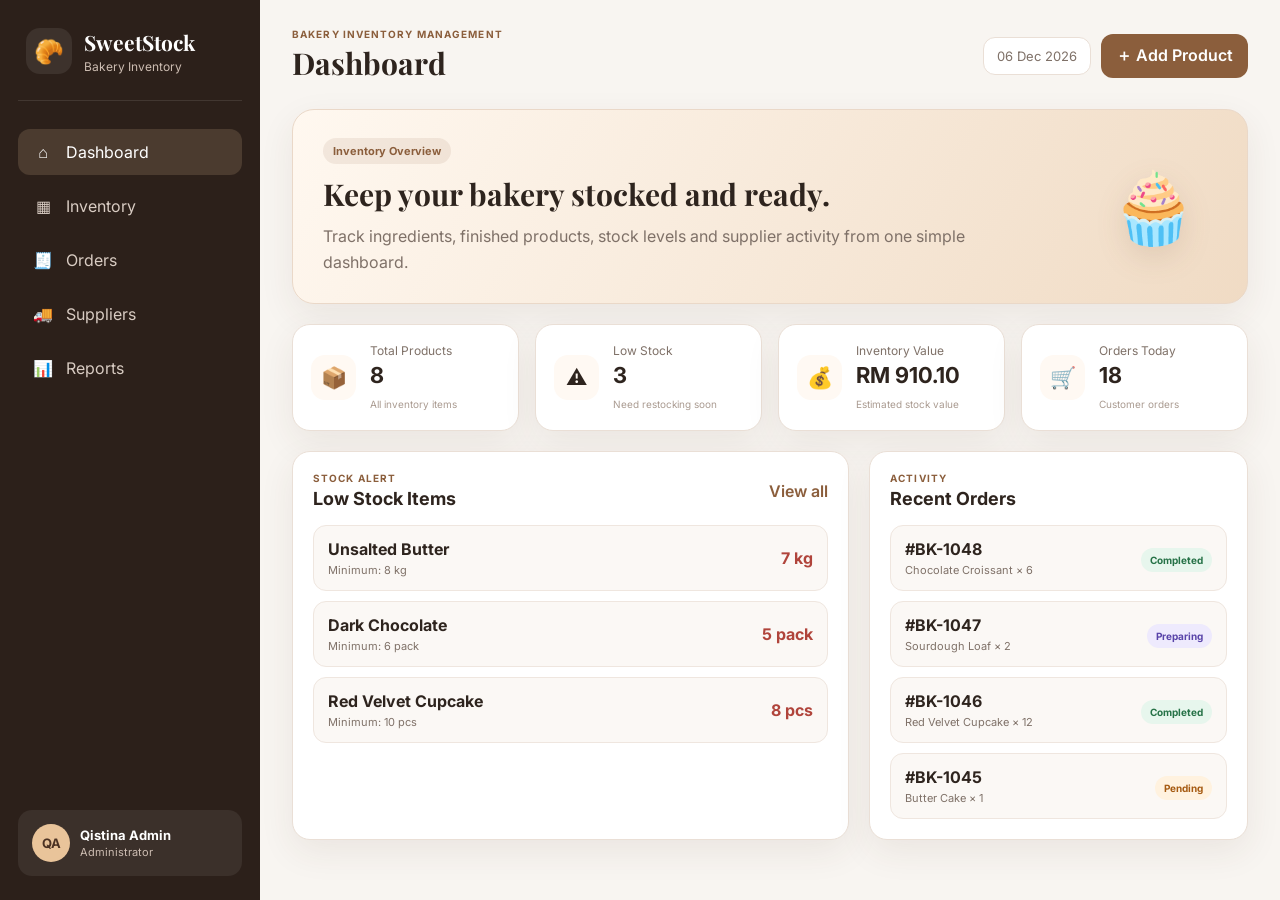
==== index.html @ efbc9aa4 "Add files via upload" ====
<!DOCTYPE html>
<html lang="en">
<head>
  <meta charset="UTF-8" />
  <meta name="viewport" content="width=device-width, initial-scale=1.0" />
  <meta name="description" content="Bakery Inventory Management System" />
  <title>Bakery Inventory Management</title>
  <link rel="preconnect" href="https://fonts.googleapis.com">
  <link rel="preconnect" href="https://fonts.gstatic.com" crossorigin>
  <link href="https://fonts.googleapis.com/css2?family=Inter:wght@400;500;600;700&family=Playfair+Display:wght@700&display=swap" rel="stylesheet">
  <link rel="stylesheet" href="style.css" />
</head>
<body>
  <div class="app-shell">
    <aside class="sidebar" id="sidebar">
      <div class="brand">
        <div class="brand-icon">🥐</div>
        <div>
          <h1>SweetStock</h1>
          <p>Bakery Inventory</p>
        </div>
      </div>

      <nav class="nav-menu">
        <button class="nav-link active" data-section="dashboard">
          <span>⌂</span> Dashboard
        </button>
        <button class="nav-link" data-section="inventory">
          <span>▦</span> Inventory
        </button>
        <button class="nav-link" data-section="orders">
          <span>🧾</span> Orders
        </button>
        <button class="nav-link" data-section="suppliers">
          <span>🚚</span> Suppliers
        </button>
        <button class="nav-link" data-section="reports">
          <span>📊</span> Reports
        </button>
      </nav>

      <div class="sidebar-footer">
        <div class="user-card">
          <div class="avatar">QA</div>
          <div>
            <strong>Qistina Admin</strong>
            <span>Administrator</span>
          </div>
        </div>
      </div>
    </aside>

    <main class="main-content">
      <header class="topbar">
        <button class="menu-btn" id="menuBtn" aria-label="Open menu">☰</button>
        <div>
          <p class="eyebrow">Bakery Inventory Management</p>
          <h2 id="pageTitle">Dashboard</h2>
        </div>
        <div class="topbar-actions">
          <div class="date-chip" id="todayDate"></div>
          <button class="primary-btn" id="addProductBtn">＋ Add Product</button>
        </div>
      </header>

      <section class="content-section active" id="dashboardSection">
        <div class="hero-card">
          <div>
            <span class="badge">Inventory Overview</span>
            <h3>Keep your bakery stocked and ready.</h3>
            <p>Track ingredients, finished products, stock levels and supplier activity from one simple dashboard.</p>
          </div>
          <div class="hero-illustration" aria-hidden="true">🧁</div>
        </div>

        <div class="stats-grid">
          <article class="stat-card">
            <div class="stat-icon">📦</div>
            <div>
              <p>Total Products</p>
              <h3 id="totalProducts">0</h3>
              <span>All inventory items</span>
            </div>
          </article>

          <article class="stat-card">
            <div class="stat-icon">⚠️</div>
            <div>
              <p>Low Stock</p>
              <h3 id="lowStockCount">0</h3>
              <span>Need restocking soon</span>
            </div>
          </article>

          <article class="stat-card">
            <div class="stat-icon">💰</div>
            <div>
              <p>Inventory Value</p>
              <h3 id="inventoryValue">RM 0.00</h3>
              <span>Estimated stock value</span>
            </div>
          </article>

          <article class="stat-card">
            <div class="stat-icon">🛒</div>
            <div>
              <p>Orders Today</p>
              <h3>18</h3>
              <span>Customer orders</span>
            </div>
          </article>
        </div>

        <div class="dashboard-grid">
          <section class="panel">
            <div class="panel-header">
              <div>
                <p class="eyebrow">Stock Alert</p>
                <h3>Low Stock Items</h3>
              </div>
              <button class="text-btn" data-goto="inventory">View all</button>
            </div>
            <div id="lowStockList" class="low-stock-list"></div>
          </section>

          <section class="panel">
            <div class="panel-header">
              <div>
                <p class="eyebrow">Activity</p>
                <h3>Recent Orders</h3>
              </div>
            </div>
            <div class="order-list">
              <div class="order-item">
                <div>
                  <strong>#BK-1048</strong>
                  <span>Chocolate Croissant × 6</span>
                </div>
                <span class="status completed">Completed</span>
              </div>
              <div class="order-item">
                <div>
                  <strong>#BK-1047</strong>
                  <span>Sourdough Loaf × 2</span>
                </div>
                <span class="status preparing">Preparing</span>
              </div>
              <div class="order-item">
                <div>
                  <strong>#BK-1046</strong>
                  <span>Red Velvet Cupcake × 12</span>
                </div>
                <span class="status completed">Completed</span>
              </div>
              <div class="order-item">
                <div>
                  <strong>#BK-1045</strong>
                  <span>Butter Cake × 1</span>
                </div>
                <span class="status pending">Pending</span>
              </div>
            </div>
          </section>
        </div>
      </section>

      <section class="content-section" id="inventorySection">
        <div class="panel">
          <div class="inventory-toolbar">
            <div>
              <p class="eyebrow">Product Management</p>
              <h3>Inventory List</h3>
            </div>
            <div class="toolbar-actions">
              <input type="search" id="searchInput" placeholder="Search product..." />
              <select id="categoryFilter">
                <option value="all">All Categories</option>
                <option value="Ingredient">Ingredient</option>
                <option value="Bread">Bread</option>
                <option value="Pastry">Pastry</option>
                <option value="Cake">Cake</option>
              </select>
              <select id="stockFilter">
                <option value="all">All Stock</option>
                <option value="low">Low Stock</option>
                <option value="available">Available</option>
              </select>
            </div>
          </div>

          <div class="table-wrap">
            <table>
              <thead>
                <tr>
                  <th>Product</th>
                  <th>Category</th>
                  <th>Stock</th>
                  <th>Unit</th>
                  <th>Unit Price</th>
                  <th>Status</th>
                  <th>Action</th>
                </tr>
              </thead>
              <tbody id="inventoryTableBody"></tbody>
            </table>
          </div>
        </div>
      </section>

      <section class="content-section" id="ordersSection">
        <div class="empty-page-card">
          <div class="empty-icon">🧾</div>
          <h3>Order Management</h3>
          <p>This page can be connected to your order database later. The dashboard already contains sample order activity.</p>
        </div>
      </section>

      <section class="content-section" id="suppliersSection">
        <div class="supplier-grid">
          <article class="supplier-card">
            <div class="supplier-logo">FM</div>
            <h3>Fresh Mills Sdn. Bhd.</h3>
            <p>Flour, sugar and baking dry goods.</p>
            <span>📞 +60 12-345 6789</span>
          </article>
          <article class="supplier-card">
            <div class="supplier-logo">DP</div>
            <h3>DairyPlus Trading</h3>
            <p>Butter, milk, cream and cheese.</p>
            <span>📞 +60 11-222 9088</span>
          </article>
          <article class="supplier-card">
            <div class="supplier-logo">CC</div>
            <h3>Cocoa Craft Supply</h3>
            <p>Chocolate, cocoa and decorations.</p>
            <span>📞 +60 13-889 1900</span>
          </article>
        </div>
      </section>

      <section class="content-section" id="reportsSection">
        <div class="reports-grid">
          <article class="panel report-card">
            <p class="eyebrow">Stock Health</p>
            <h3>Inventory Summary</h3>
            <div class="progress-row">
              <div><span>Available Stock</span><strong id="availablePercent">0%</strong></div>
              <div class="progress"><div id="availableBar"></div></div>
            </div>
            <div class="progress-row">
              <div><span>Low Stock</span><strong id="lowPercent">0%</strong></div>
              <div class="progress"><div id="lowBar"></div></div>
            </div>
          </article>

          <article class="panel report-card">
            <p class="eyebrow">Estimated Value</p>
            <h3 id="reportValue">RM 0.00</h3>
            <p class="muted">Calculated using current stock × unit price.</p>
          </article>
        </div>
      </section>
    </main>
  </div>

  <div class="modal-backdrop" id="productModal">
    <div class="modal">
      <div class="modal-header">
        <div>
          <p class="eyebrow">Inventory</p>
          <h3 id="modalTitle">Add New Product</h3>
        </div>
        <button class="close-btn" id="closeModalBtn" aria-label="Close">×</button>
      </div>

      <form id="productForm">
        <input type="hidden" id="productId" />
        <div class="form-grid">
          <label>
            Product Name
            <input id="productName" type="text" required placeholder="e.g. Bread Flour" />
          </label>

          <label>
            Category
            <select id="productCategory" required>
              <option value="Ingredient">Ingredient</option>
              <option value="Bread">Bread</option>
              <option value="Pastry">Pastry</option>
              <option value="Cake">Cake</option>
            </select>
          </label>

          <label>
            Stock Quantity
            <input id="productStock" type="number" min="0" step="0.01" required />
          </label>

          <label>
            Unit
            <select id="productUnit" required>
              <option value="kg">kg</option>
              <option value="pack">pack</option>
              <option value="pcs">pcs</option>
              <option value="box">box</option>
              <option value="bottle">bottle</option>
            </select>
          </label>

          <label>
            Unit Price (RM)
            <input id="productPrice" type="number" min="0" step="0.01" required />
          </label>

          <label>
            Low Stock Level
            <input id="productMinimum" type="number" min="0" step="0.01" required />
          </label>
        </div>

        <div class="modal-actions">
          <button type="button" class="secondary-btn" id="cancelBtn">Cancel</button>
          <button type="submit" class="primary-btn">Save Product</button>
        </div>
      </form>
    </div>
  </div>

  <div class="toast" id="toast"></div>
  <script src="script.js"></script>
</body>
</html>
---- style.css ----
:root {
  --bg: #f8f5f1;
  --surface: #ffffff;
  --surface-soft: #fff9f3;
  --text: #2e241e;
  --muted: #7f7168;
  --line: #eadfd6;
  --primary: #8b5e3c;
  --primary-dark: #6c452b;
  --accent: #e9c49a;
  --success: #e7f6ed;
  --success-text: #267247;
  --warning: #fff2df;
  --warning-text: #a65b12;
  --danger: #fde9e7;
  --danger-text: #b0443b;
  --shadow: 0 12px 35px rgba(77, 53, 38, 0.08);
  --radius: 18px;
}

* {
  box-sizing: border-box;
}

html {
  scroll-behavior: smooth;
}

body {
  margin: 0;
  font-family: "Inter", sans-serif;
  background: var(--bg);
  color: var(--text);
}

button,
input,
select {
  font: inherit;
}

button {
  cursor: pointer;
}

.app-shell {
  min-height: 100vh;
  display: grid;
  grid-template-columns: 260px 1fr;
}

.sidebar {
  position: fixed;
  inset: 0 auto 0 0;
  width: 260px;
  background: #2c201a;
  color: white;
  padding: 24px 18px;
  display: flex;
  flex-direction: column;
  z-index: 20;
}

.brand {
  display: flex;
  gap: 12px;
  align-items: center;
  padding: 4px 8px 26px;
  border-bottom: 1px solid rgba(255,255,255,.1);
}

.brand-icon {
  width: 46px;
  height: 46px;
  display: grid;
  place-items: center;
  background: rgba(255,255,255,.08);
  border-radius: 14px;
  font-size: 24px;
}

.brand h1 {
  font-family: "Playfair Display", serif;
  font-size: 21px;
  margin: 0;
}

.brand p {
  margin: 3px 0 0;
  color: #cdbdb2;
  font-size: 12px;
}

.nav-menu {
  display: grid;
  gap: 8px;
  margin-top: 28px;
}

.nav-link {
  width: 100%;
  border: 0;
  background: transparent;
  color: #d9ccc3;
  padding: 13px 14px;
  border-radius: 12px;
  text-align: left;
  display: flex;
  align-items: center;
  gap: 12px;
  transition: .2s ease;
}

.nav-link:hover,
.nav-link.active {
  background: rgba(233,196,154,.16);
  color: #fff;
}

.nav-link span {
  width: 22px;
  text-align: center;
}

.sidebar-footer {
  margin-top: auto;
}

.user-card {
  display: flex;
  align-items: center;
  gap: 10px;
  padding: 14px;
  border-radius: 14px;
  background: rgba(255,255,255,.07);
}

.avatar {
  width: 38px;
  height: 38px;
  border-radius: 50%;
  background: var(--accent);
  color: #4b3223;
  display: grid;
  place-items: center;
  font-weight: 700;
  font-size: 13px;
}

.user-card strong,
.user-card span {
  display: block;
}

.user-card strong {
  font-size: 13px;
}

.user-card span {
  color: #cdbdb2;
  font-size: 11px;
  margin-top: 2px;
}

.main-content {
  grid-column: 2;
  padding: 28px 32px 40px;
  min-width: 0;
}

.topbar {
  display: flex;
  align-items: center;
  justify-content: space-between;
  gap: 20px;
  margin-bottom: 26px;
}

.topbar h2 {
  margin: 3px 0 0;
  font-family: "Playfair Display", serif;
  font-size: 30px;
}

.eyebrow {
  margin: 0;
  text-transform: uppercase;
  letter-spacing: .11em;
  font-size: 10px;
  font-weight: 700;
  color: var(--primary);
}

.topbar-actions {
  display: flex;
  align-items: center;
  gap: 10px;
}

.date-chip {
  background: var(--surface);
  border: 1px solid var(--line);
  padding: 10px 13px;
  border-radius: 12px;
  color: var(--muted);
  font-size: 13px;
}

.primary-btn,
.secondary-btn,
.text-btn {
  border: 0;
  border-radius: 12px;
  padding: 11px 15px;
  font-weight: 600;
}

.primary-btn {
  color: #fff;
  background: var(--primary);
}

.primary-btn:hover {
  background: var(--primary-dark);
}

.secondary-btn {
  background: #f0ebe6;
  color: var(--text);
}

.text-btn {
  padding: 8px 0;
  background: transparent;
  color: var(--primary);
}

.menu-btn {
  display: none;
  border: 0;
  background: var(--surface);
  border-radius: 10px;
  padding: 9px 11px;
}

.content-section {
  display: none;
}

.content-section.active {
  display: block;
}

.hero-card {
  background: linear-gradient(120deg, #fff8f0, #f0dbc4);
  border: 1px solid #ead8c8;
  border-radius: 22px;
  padding: 28px 30px;
  display: grid;
  grid-template-columns: 1fr auto;
  align-items: center;
  box-shadow: var(--shadow);
  overflow: hidden;
}

.hero-card h3 {
  margin: 10px 0 10px;
  max-width: 620px;
  font-family: "Playfair Display", serif;
  font-size: 30px;
}

.hero-card p {
  max-width: 680px;
  color: var(--muted);
  line-height: 1.6;
  margin: 0;
}

.badge {
  display: inline-block;
  padding: 6px 10px;
  border-radius: 999px;
  background: rgba(139,94,60,.1);
  color: var(--primary);
  font-size: 11px;
  font-weight: 700;
}

.hero-illustration {
  font-size: 70px;
  padding: 0 20px;
  filter: drop-shadow(0 10px 15px rgba(100,60,30,.12));
}

.stats-grid {
  display: grid;
  grid-template-columns: repeat(4, minmax(0, 1fr));
  gap: 16px;
  margin: 20px 0;
}

.stat-card {
  background: var(--surface);
  border: 1px solid var(--line);
  border-radius: var(--radius);
  padding: 18px;
  display: flex;
  align-items: center;
  gap: 14px;
  box-shadow: var(--shadow);
}

.stat-icon {
  width: 45px;
  height: 45px;
  border-radius: 14px;
  display: grid;
  place-items: center;
  background: var(--surface-soft);
  font-size: 21px;
}

.stat-card p,
.stat-card h3,
.stat-card span {
  margin: 0;
}

.stat-card p {
  color: var(--muted);
  font-size: 12px;
}

.stat-card h3 {
  font-size: 22px;
  margin: 4px 0;
}

.stat-card span {
  color: #aa9b91;
  font-size: 10px;
}

.dashboard-grid,
.reports-grid {
  display: grid;
  grid-template-columns: 1.25fr .85fr;
  gap: 20px;
}

.panel,
.empty-page-card,
.supplier-card {
  background: var(--surface);
  border: 1px solid var(--line);
  border-radius: var(--radius);
  box-shadow: var(--shadow);
}

.panel {
  padding: 20px;
}

.panel-header,
.inventory-toolbar {
  display: flex;
  align-items: center;
  justify-content: space-between;
  gap: 14px;
  margin-bottom: 16px;
}

.panel h3,
.inventory-toolbar h3 {
  margin: 4px 0 0;
  font-size: 18px;
}

.low-stock-list,
.order-list {
  display: grid;
  gap: 10px;
}

.stock-alert,
.order-item {
  display: flex;
  justify-content: space-between;
  gap: 15px;
  align-items: center;
  padding: 13px 14px;
  background: #fbf8f5;
  border: 1px solid #efe6df;
  border-radius: 13px;
}

.stock-alert strong,
.stock-alert span,
.order-item strong,
.order-item span {
  display: block;
}

.stock-alert span,
.order-item span {
  margin-top: 4px;
  color: var(--muted);
  font-size: 11px;
}

.stock-qty {
  color: var(--danger-text);
  font-weight: 700;
  white-space: nowrap;
}

.status {
  border-radius: 999px;
  padding: 6px 9px;
  font-size: 10px !important;
  font-weight: 700;
  white-space: nowrap;
}

.completed {
  background: var(--success);
  color: var(--success-text) !important;
}

.preparing {
  background: #eeeafd;
  color: #5944a9 !important;
}

.pending {
  background: var(--warning);
  color: var(--warning-text) !important;
}

.toolbar-actions {
  display: flex;
  flex-wrap: wrap;
  gap: 9px;
}

.toolbar-actions input,
.toolbar-actions select {
  min-height: 40px;
  border: 1px solid var(--line);
  background: #fff;
  border-radius: 10px;
  padding: 0 11px;
  outline: none;
}

.toolbar-actions input {
  min-width: 200px;
}

.toolbar-actions input:focus,
.toolbar-actions select:focus,
.form-grid input:focus,
.form-grid select:focus {
  border-color: var(--primary);
  box-shadow: 0 0 0 3px rgba(139,94,60,.08);
}

.table-wrap {
  overflow-x: auto;
}

table {
  width: 100%;
  border-collapse: collapse;
  min-width: 760px;
}

th,
td {
  padding: 13px 12px;
  text-align: left;
  border-bottom: 1px solid #eee5de;
  font-size: 12px;
}

th {
  color: var(--muted);
  font-size: 10px;
  text-transform: uppercase;
  letter-spacing: .06em;
}

.product-name {
  font-weight: 700;
}

.stock-status {
  display: inline-flex;
  align-items: center;
  gap: 6px;
  padding: 6px 9px;
  border-radius: 999px;
  font-size: 10px;
  font-weight: 700;
}

.stock-status.available {
  background: var(--success);
  color: var(--success-text);
}

.stock-status.low {
  background: var(--danger);
  color: var(--danger-text);
}

.action-group {
  display: flex;
  gap: 6px;
}

.icon-btn {
  border: 1px solid var(--line);
  background: #fff;
  border-radius: 8px;
  padding: 6px 8px;
}

.icon-btn:hover {
  background: #f7f2ed;
}

.empty-page-card {
  text-align: center;
  padding: 80px 20px;
}

.empty-icon {
  font-size: 48px;
}

.empty-page-card h3 {
  margin: 15px 0 8px;
}

.empty-page-card p {
  color: var(--muted);
  max-width: 540px;
  margin: 0 auto;
  line-height: 1.6;
}

.supplier-grid {
  display: grid;
  grid-template-columns: repeat(3, minmax(0, 1fr));
  gap: 18px;
}

.supplier-card {
  padding: 22px;
}

.supplier-logo {
  width: 48px;
  height: 48px;
  display: grid;
  place-items: center;
  border-radius: 15px;
  background: var(--surface-soft);
  color: var(--primary);
  font-weight: 800;
}

.supplier-card h3 {
  margin: 16px 0 8px;
}

.supplier-card p,
.supplier-card span,
.muted {
  color: var(--muted);
  font-size: 12px;
  line-height: 1.6;
}

.report-card {
  min-height: 180px;
}

.report-card > h3 {
  font-size: 28px;
}

.progress-row {
  margin-top: 20px;
}

.progress-row > div:first-child {
  display: flex;
  justify-content: space-between;
  font-size: 12px;
  margin-bottom: 7px;
}

.progress {
  height: 9px;
  background: #eee7e2;
  border-radius: 999px;
  overflow: hidden;
}

.progress > div {
  height: 100%;
  width: 0;
  background: var(--primary);
  border-radius: inherit;
  transition: width .3s ease;
}

.modal-backdrop {
  position: fixed;
  inset: 0;
  background: rgba(25,18,14,.5);
  display: none;
  place-items: center;
  padding: 20px;
  z-index: 50;
}

.modal-backdrop.show {
  display: grid;
}

.modal {
  width: min(720px, 100%);
  background: #fff;
  border-radius: 20px;
  box-shadow: 0 28px 80px rgba(0,0,0,.2);
  padding: 22px;
}

.modal-header {
  display: flex;
  align-items: start;
  justify-content: space-between;
  margin-bottom: 18px;
}

.modal-header h3 {
  margin: 5px 0 0;
}

.close-btn {
  border: 0;
  background: #f5efea;
  width: 34px;
  height: 34px;
  border-radius: 10px;
  font-size: 22px;
}

.form-grid {
  display: grid;
  grid-template-columns: 1fr 1fr;
  gap: 14px;
}

.form-grid label {
  display: grid;
  gap: 7px;
  font-size: 11px;
  color: var(--muted);
  font-weight: 600;
}

.form-grid input,
.form-grid select {
  border: 1px solid var(--line);
  border-radius: 10px;
  padding: 11px 12px;
  outline: none;
  color: var(--text);
  background: #fff;
}

.modal-actions {
  display: flex;
  justify-content: flex-end;
  gap: 8px;
  margin-top: 22px;
}

.toast {
  position: fixed;
  right: 22px;
  bottom: 22px;
  background: #2c201a;
  color: #fff;
  border-radius: 12px;
  padding: 11px 14px;
  font-size: 12px;
  transform: translateY(20px);
  opacity: 0;
  pointer-events: none;
  transition: .25s ease;
  z-index: 100;
}

.toast.show {
  transform: translateY(0);
  opacity: 1;
}

@media (max-width: 1050px) {
  .stats-grid {
    grid-template-columns: repeat(2, 1fr);
  }

  .dashboard-grid,
  .reports-grid {
    grid-template-columns: 1fr;
  }

  .supplier-grid {
    grid-template-columns: 1fr 1fr;
  }
}

@media (max-width: 760px) {
  .app-shell {
    display: block;
  }

  .sidebar {
    transform: translateX(-100%);
    transition: transform .25s ease;
  }

  .sidebar.open {
    transform: translateX(0);
  }

  .main-content {
    grid-column: auto;
    padding: 20px 16px 30px;
  }

  .menu-btn {
    display: inline-block;
  }

  .topbar {
    align-items: flex-start;
  }

  .topbar-actions {
    margin-left: auto;
  }

  .date-chip {
    display: none;
  }

  .primary-btn {
    white-space: nowrap;
  }

  .hero-card {
    padding: 22px;
  }

  .hero-illustration {
    display: none;
  }

  .hero-card h3 {
    font-size: 25px;
  }

  .inventory-toolbar {
    align-items: flex-start;
    flex-direction: column;
  }

  .toolbar-actions {
    width: 100%;
  }

  .toolbar-actions input,
  .toolbar-actions select {
    width: 100%;
    min-width: 0;
  }

  .supplier-grid {
    grid-template-columns: 1fr;
  }
}

@media (max-width: 520px) {
  .topbar h2 {
    font-size: 25px;
  }

  .topbar .eyebrow {
    display: none;
  }

  .stats-grid {
    grid-template-columns: 1fr;
  }

  .form-grid {
    grid-template-columns: 1fr;
  }

  .primary-btn {
    padding: 10px 12px;
    font-size: 12px;
  }
}
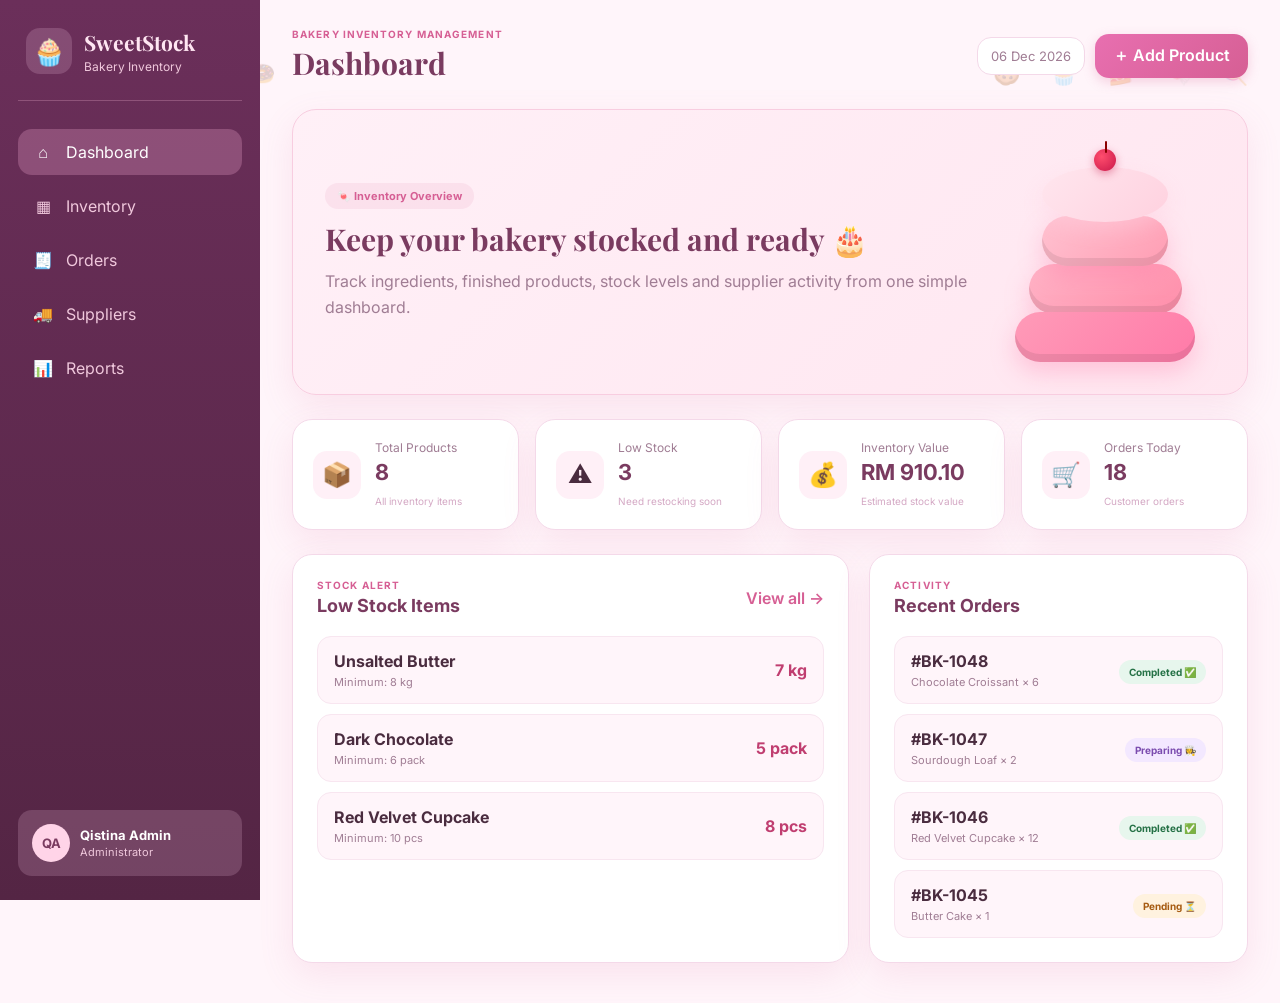
==== commit b29354e5: "index.html" ====
--- a/index.html
+++ b/index.html
@@ -1,10 +1,10 @@
 <!DOCTYPE html>
-<html lang="en">
+<html lang="ms">
 <head>
   <meta charset="UTF-8" />
   <meta name="viewport" content="width=device-width, initial-scale=1.0" />
-  <meta name="description" content="Bakery Inventory Management System" />
-  <title>Bakery Inventory Management</title>
+  <meta name="description" content="SweetStock — Bakery Inventory Management System" />
+  <title>SweetStock · Bakery Inventory</title>
   <link rel="preconnect" href="https://fonts.googleapis.com">
   <link rel="preconnect" href="https://fonts.gstatic.com" crossorigin>
   <link href="https://fonts.googleapis.com/css2?family=Inter:wght@400;500;600;700&family=Playfair+Display:wght@700&display=swap" rel="stylesheet">
@@ -14,13 +14,12 @@
   <div class="app-shell">
     <aside class="sidebar" id="sidebar">
       <div class="brand">
-        <div class="brand-icon">🥐</div>
+        <div class="brand-icon">🧁</div>
         <div>
           <h1>SweetStock</h1>
           <p>Bakery Inventory</p>
         </div>
       </div>
-
       <nav class="nav-menu">
         <button class="nav-link active" data-section="dashboard">
           <span>⌂</span> Dashboard
@@ -38,7 +37,6 @@
           <span>📊</span> Reports
         </button>
       </nav>
-
       <div class="sidebar-footer">
         <div class="user-card">
           <div class="avatar">QA</div>
@@ -49,10 +47,9 @@
         </div>
       </div>
     </aside>
-
     <main class="main-content">
       <header class="topbar">
-        <button class="menu-btn" id="menuBtn" aria-label="Open menu">☰</button>
+        <button class="menu-btn" id="menuBtn" aria-label="Buka Menu">☰</button>
         <div>
           <p class="eyebrow">Bakery Inventory Management</p>
           <h2 id="pageTitle">Dashboard</h2>
@@ -63,14 +60,24 @@
         </div>
       </header>
 
+      <!-- DASHBOARD -->
       <section class="content-section active" id="dashboardSection">
         <div class="hero-card">
           <div>
-            <span class="badge">Inventory Overview</span>
-            <h3>Keep your bakery stocked and ready.</h3>
+            <span class="badge">🍬 Inventory Overview</span>
+            <h3>Keep your bakery stocked and ready 🎂</h3>
             <p>Track ingredients, finished products, stock levels and supplier activity from one simple dashboard.</p>
           </div>
-          <div class="hero-illustration" aria-hidden="true">🧁</div>
+          <div class="hero-illustration" aria-hidden="true">
+            <div class="cake-3d">
+              <div class="cake-layer"></div>
+              <div class="cake-layer"></div>
+              <div class="cake-layer"></div>
+              <div class="cake-top">
+                <div class="cherry"></div>
+              </div>
+            </div>
+          </div>
         </div>
 
         <div class="stats-grid">
@@ -82,7 +89,6 @@
               <span>All inventory items</span>
             </div>
           </article>
-
           <article class="stat-card">
             <div class="stat-icon">⚠️</div>
             <div>
@@ -91,7 +97,6 @@
               <span>Need restocking soon</span>
             </div>
           </article>
-
           <article class="stat-card">
             <div class="stat-icon">💰</div>
             <div>
@@ -100,7 +105,6 @@
               <span>Estimated stock value</span>
             </div>
           </article>
-
           <article class="stat-card">
             <div class="stat-icon">🛒</div>
             <div>
@@ -118,7 +122,7 @@
                 <p class="eyebrow">Stock Alert</p>
                 <h3>Low Stock Items</h3>
               </div>
-              <button class="text-btn" data-goto="inventory">View all</button>
+              <button class="text-btn" data-goto="inventory">View all →</button>
             </div>
             <div id="lowStockList" class="low-stock-list"></div>
           </section>
@@ -136,40 +140,41 @@
                   <strong>#BK-1048</strong>
                   <span>Chocolate Croissant × 6</span>
                 </div>
-                <span class="status completed">Completed</span>
+                <span class="status completed">Completed ✅</span>
               </div>
               <div class="order-item">
                 <div>
                   <strong>#BK-1047</strong>
                   <span>Sourdough Loaf × 2</span>
                 </div>
-                <span class="status preparing">Preparing</span>
+                <span class="status preparing">Preparing 👩‍🍳</span>
               </div>
               <div class="order-item">
                 <div>
                   <strong>#BK-1046</strong>
                   <span>Red Velvet Cupcake × 12</span>
                 </div>
-                <span class="status completed">Completed</span>
+                <span class="status completed">Completed ✅</span>
               </div>
               <div class="order-item">
                 <div>
                   <strong>#BK-1045</strong>
                   <span>Butter Cake × 1</span>
                 </div>
-                <span class="status pending">Pending</span>
+                <span class="status pending">Pending ⏳</span>
               </div>
             </div>
           </section>
         </div>
       </section>
 
+      <!-- INVENTORY -->
       <section class="content-section" id="inventorySection">
         <div class="panel">
           <div class="inventory-toolbar">
             <div>
               <p class="eyebrow">Product Management</p>
-              <h3>Inventory List</h3>
+              <h3>Inventory List 📋</h3>
             </div>
             <div class="toolbar-actions">
               <input type="search" id="searchInput" placeholder="Search product..." />
@@ -187,7 +192,6 @@
               </select>
             </div>
           </div>
-
           <div class="table-wrap">
             <table>
               <thead>
@@ -207,6 +211,7 @@
         </div>
       </section>
 
+      <!-- ORDERS -->
       <section class="content-section" id="ordersSection">
         <div class="empty-page-card">
           <div class="empty-icon">🧾</div>
@@ -215,6 +220,7 @@
         </div>
       </section>
 
+      <!-- SUPPLIERS -->
       <section class="content-section" id="suppliersSection">
         <div class="supplier-grid">
           <article class="supplier-card">
@@ -238,21 +244,21 @@
         </div>
       </section>
 
+      <!-- REPORTS -->
       <section class="content-section" id="reportsSection">
         <div class="reports-grid">
           <article class="panel report-card">
             <p class="eyebrow">Stock Health</p>
-            <h3>Inventory Summary</h3>
+            <h3>Inventory Summary 📊</h3>
             <div class="progress-row">
-              <div><span>Available Stock</span><strong id="availablePercent">0%</strong></div>
+              <div><span>✅ Available Stock</span><strong id="availablePercent">0%</strong></div>
               <div class="progress"><div id="availableBar"></div></div>
             </div>
             <div class="progress-row">
-              <div><span>Low Stock</span><strong id="lowPercent">0%</strong></div>
+              <div><span>⚠️ Low Stock</span><strong id="lowPercent">0%</strong></div>
               <div class="progress"><div id="lowBar"></div></div>
             </div>
           </article>
-
           <article class="panel report-card">
             <p class="eyebrow">Estimated Value</p>
             <h3 id="reportValue">RM 0.00</h3>
@@ -263,24 +269,23 @@
     </main>
   </div>
 
+  <!-- MODAL: Add/Edit Product -->
   <div class="modal-backdrop" id="productModal">
     <div class="modal">
       <div class="modal-header">
         <div>
           <p class="eyebrow">Inventory</p>
-          <h3 id="modalTitle">Add New Product</h3>
-        </div>
-        <button class="close-btn" id="closeModalBtn" aria-label="Close">×</button>
+          <h3 id="modalTitle">Add New Product ✨</h3>
+        </div>
+        <button class="close-btn" id="closeModalBtn" aria-label="Tutup">×</button>
       </div>
-
       <form id="productForm">
         <input type="hidden" id="productId" />
         <div class="form-grid">
           <label>
             Product Name
-            <input id="productName" type="text" required placeholder="e.g. Bread Flour" />
-          </label>
-
+            <input id="productName" type="text" required placeholder="Contoh: Bread Flour" />
+          </label>
           <label>
             Category
             <select id="productCategory" required>
@@ -290,12 +295,10 @@
               <option value="Cake">Cake</option>
             </select>
           </label>
-
           <label>
             Stock Quantity
             <input id="productStock" type="number" min="0" step="0.01" required />
           </label>
-
           <label>
             Unit
             <select id="productUnit" required>
@@ -306,21 +309,18 @@
               <option value="bottle">bottle</option>
             </select>
           </label>
-
           <label>
             Unit Price (RM)
             <input id="productPrice" type="number" min="0" step="0.01" required />
           </label>
-
           <label>
             Low Stock Level
             <input id="productMinimum" type="number" min="0" step="0.01" required />
           </label>
         </div>
-
         <div class="modal-actions">
           <button type="button" class="secondary-btn" id="cancelBtn">Cancel</button>
-          <button type="submit" class="primary-btn">Save Product</button>
+          <button type="submit" class="primary-btn">Save Product 💾</button>
         </div>
       </form>
     </div>
--- a/style.css
+++ b/style.css
@@ -1,36 +1,57 @@
 :root {
-  --bg: #f8f5f1;
+  --bg: #fff5fa;
   --surface: #ffffff;
-  --surface-soft: #fff9f3;
-  --text: #2e241e;
-  --muted: #7f7168;
-  --line: #eadfd6;
-  --primary: #8b5e3c;
-  --primary-dark: #6c452b;
-  --accent: #e9c49a;
+  --surface-soft: #fff0f7;
+  --text: #4a2c3f;
+  --muted: #a07d94;
+  --line: #f4d9e9;
+  --primary: #d65f94;
+  --primary-dark: #b84a7c;
+  --accent: #ffd4e8;
   --success: #e7f6ed;
   --success-text: #267247;
   --warning: #fff2df;
   --warning-text: #a65b12;
-  --danger: #fde9e7;
-  --danger-text: #b0443b;
-  --shadow: 0 12px 35px rgba(77, 53, 38, 0.08);
-  --radius: 18px;
-}
-
+  --danger: #ffe9f2;
+  --danger-text: #c03e70;
+  --shadow: 0 12px 35px rgba(214, 95, 148, 0.12);
+  --radius: 20px;
+}
 * {
   box-sizing: border-box;
 }
-
 html {
   scroll-behavior: smooth;
 }
-
 body {
   margin: 0;
   font-family: "Inter", sans-serif;
   background: var(--bg);
   color: var(--text);
+  position: relative;
+  overflow-x: hidden;
+}
+/* ✨ Hiasan Emoji Latar */
+body::before,
+body::after {
+  content: "";
+  position: absolute;
+  font-size: 22px;
+  opacity: 0.25;
+  pointer-events: none;
+  z-index: 0;
+}
+body::before {
+  content: "🍰 🍬 🧁 🍭 🍩";
+  top: 60px;
+  left: 20px;
+  letter-spacing: 12px;
+}
+body::after {
+  content: "🍪 🧁 🍰 🍬 🍭";
+  top: 60px;
+  right: 20px;
+  letter-spacing: 12px;
 }
 
 button,
@@ -38,136 +59,120 @@
 select {
   font: inherit;
 }
-
 button {
   cursor: pointer;
 }
-
 .app-shell {
   min-height: 100vh;
   display: grid;
   grid-template-columns: 260px 1fr;
-}
-
+  position: relative;
+  z-index: 1;
+}
 .sidebar {
   position: fixed;
   inset: 0 auto 0 0;
   width: 260px;
-  background: #2c201a;
+  background: linear-gradient(180deg, #6B2F5A, #542544);
   color: white;
   padding: 24px 18px;
   display: flex;
   flex-direction: column;
   z-index: 20;
 }
-
 .brand {
   display: flex;
   gap: 12px;
   align-items: center;
   padding: 4px 8px 26px;
-  border-bottom: 1px solid rgba(255,255,255,.1);
-}
-
+  border-bottom: 1px solid rgba(255, 192, 224, 0.25);
+}
 .brand-icon {
   width: 46px;
   height: 46px;
   display: grid;
   place-items: center;
-  background: rgba(255,255,255,.08);
+  background: rgba(255, 210, 235, 0.18);
   border-radius: 14px;
-  font-size: 24px;
-}
-
+  font-size: 26px;
+}
 .brand h1 {
   font-family: "Playfair Display", serif;
   font-size: 21px;
   margin: 0;
-}
-
+  color: #ffe6f2;
+}
 .brand p {
   margin: 3px 0 0;
-  color: #cdbdb2;
+  color: #f0c8dc;
   font-size: 12px;
 }
-
 .nav-menu {
   display: grid;
   gap: 8px;
   margin-top: 28px;
 }
-
 .nav-link {
   width: 100%;
   border: 0;
   background: transparent;
-  color: #d9ccc3;
+  color: #f0c8dc;
   padding: 13px 14px;
-  border-radius: 12px;
+  border-radius: 14px;
   text-align: left;
   display: flex;
   align-items: center;
   gap: 12px;
-  transition: .2s ease;
-}
-
+  transition: 0.2s ease;
+}
 .nav-link:hover,
 .nav-link.active {
-  background: rgba(233,196,154,.16);
+  background: rgba(255, 180, 220, 0.25);
   color: #fff;
 }
-
 .nav-link span {
   width: 22px;
   text-align: center;
 }
-
 .sidebar-footer {
   margin-top: auto;
 }
-
 .user-card {
   display: flex;
   align-items: center;
   gap: 10px;
   padding: 14px;
   border-radius: 14px;
-  background: rgba(255,255,255,.07);
-}
-
+  background: rgba(255, 210, 235, 0.18);
+}
 .avatar {
   width: 38px;
   height: 38px;
   border-radius: 50%;
-  background: var(--accent);
-  color: #4b3223;
+  background: #ffd4e8;
+  color: #7a3b60;
   display: grid;
   place-items: center;
   font-weight: 700;
   font-size: 13px;
 }
-
 .user-card strong,
 .user-card span {
   display: block;
 }
-
 .user-card strong {
   font-size: 13px;
 }
-
 .user-card span {
-  color: #cdbdb2;
+  color: #f0c8dc;
   font-size: 11px;
   margin-top: 2px;
 }
-
 .main-content {
   grid-column: 2;
   padding: 28px 32px 40px;
   min-width: 0;
 }
-
 .topbar {
   display: flex;
   align-items: center;
@@ -175,180 +180,238 @@
   gap: 20px;
   margin-bottom: 26px;
 }
-
 .topbar h2 {
   margin: 3px 0 0;
   font-family: "Playfair Display", serif;
   font-size: 30px;
-}
-
+  color: #7a3b60;
+}
 .eyebrow {
   margin: 0;
   text-transform: uppercase;
-  letter-spacing: .11em;
+  letter-spacing: 0.11em;
   font-size: 10px;
   font-weight: 700;
   color: var(--primary);
 }
-
 .topbar-actions {
   display: flex;
   align-items: center;
   gap: 10px;
 }
-
 .date-chip {
   background: var(--surface);
   border: 1px solid var(--line);
   padding: 10px 13px;
-  border-radius: 12px;
+  border-radius: 14px;
   color: var(--muted);
   font-size: 13px;
 }
-
 .primary-btn,
 .secondary-btn,
 .text-btn {
   border: 0;
-  border-radius: 12px;
-  padding: 11px 15px;
+  border-radius: 14px;
+  padding: 11px 18px;
   font-weight: 600;
-}
-
+  transition: transform 0.2s ease;
+}
 .primary-btn {
   color: #fff;
-  background: var(--primary);
-}
-
+  background: linear-gradient(135deg, #e86fb0, #d65f94);
+  box-shadow: 0 4px 12px rgba(214, 95, 148, 0.25);
+}
 .primary-btn:hover {
   background: var(--primary-dark);
-}
-
+  transform: translateY(-1px);
+}
 .secondary-btn {
-  background: #f0ebe6;
+  background: #ffeaf4;
   color: var(--text);
 }
-
 .text-btn {
   padding: 8px 0;
   background: transparent;
   color: var(--primary);
 }
-
 .menu-btn {
   display: none;
   border: 0;
   background: var(--surface);
-  border-radius: 10px;
+  border-radius: 12px;
   padding: 9px 11px;
 }
-
 .content-section {
   display: none;
 }
-
 .content-section.active {
   display: block;
 }
-
 .hero-card {
-  background: linear-gradient(120deg, #fff8f0, #f0dbc4);
-  border: 1px solid #ead8c8;
-  border-radius: 22px;
-  padding: 28px 30px;
+  background: linear-gradient(135deg, #fff0f7, #ffe6f0);
+  border: 1px solid #f8cde0;
+  border-radius: 24px;
+  padding: 32px;
   display: grid;
   grid-template-columns: 1fr auto;
   align-items: center;
   box-shadow: var(--shadow);
+  position: relative;
   overflow: hidden;
 }
-
 .hero-card h3 {
   margin: 10px 0 10px;
   max-width: 620px;
   font-family: "Playfair Display", serif;
   font-size: 30px;
-}
-
+  color: #7a3b60;
+}
 .hero-card p {
   max-width: 680px;
   color: var(--muted);
   line-height: 1.6;
   margin: 0;
 }
-
 .badge {
   display: inline-block;
-  padding: 6px 10px;
+  padding: 6px 12px;
   border-radius: 999px;
-  background: rgba(139,94,60,.1);
+  background: rgba(214, 95, 148, 0.1);
   color: var(--primary);
   font-size: 11px;
   font-weight: 700;
 }
-
 .hero-illustration {
-  font-size: 70px;
   padding: 0 20px;
-  filter: drop-shadow(0 10px 15px rgba(100,60,30,.12));
-}
-
+}
+/* 🍰 3D Animated Cake */
+.cake-3d {
+  width: 180px;
+  height: 220px;
+  position: relative;
+  transform-style: preserve-3d;
+  animation: floatCake 6s ease-in-out infinite, rotateCake 12s linear infinite;
+}
+.cake-layer {
+  position: absolute;
+  width: 100%;
+  height: 50px;
+  background: linear-gradient(135deg, #ff9bb8, #ff7aa8);
+  border-radius: 25px;
+  box-shadow: inset 0 -8px 0 rgba(0,0,0,0.08), 0 10px 25px rgba(255, 122, 168, 0.35);
+}
+.cake-layer:nth-child(1) {
+  bottom: 0;
+  z-index: 1;
+}
+.cake-layer:nth-child(2) {
+  bottom: 48px;
+  width: 85%;
+  left: 7.5%;
+  background: linear-gradient(135deg, #ffb3c6, #ff8fab);
+}
+.cake-layer:nth-child(3) {
+  bottom: 96px;
+  width: 70%;
+  left: 15%;
+  background: linear-gradient(135deg, #ffc2d1, #ff9db3);
+}
+.cake-top {
+  position: absolute;
+  bottom: 140px;
+  width: 70%;
+  left: 15%;
+  height: 55px;
+  background: linear-gradient(135deg, #ffe6ee, #ffd1df);
+  border-radius: 50%;
+  box-shadow: 0 8px 20px rgba(255, 209, 223, 0.45);
+  z-index: 2;
+}
+.cherry {
+  position: absolute;
+  top: -18px;
+  left: 50%;
+  transform: translateX(-50%);
+  width: 22px;
+  height: 22px;
+  background: radial-gradient(circle at 35% 35%, #ff4d6d, #c9184a);
+  border-radius: 50%;
+  box-shadow: 0 3px 8px rgba(201, 24, 74, 0.4);
+}
+.cherry::before {
+  content: "";
+  position: absolute;
+  top: -8px;
+  left: 50%;
+  width: 2px;
+  height: 12px;
+  background: #8b0000;
+  border-radius: 1px;
+}
+@keyframes floatCake {
+  0% { transform: translateY(0px); }
+  50% { transform: translateY(-12px); }
+  100% { transform: translateY(0px); }
+}
+@keyframes rotateCake {
+  0% { transform: rotateY(0deg); }
+  100% { transform: rotateY(360deg); }
+}
 .stats-grid {
   display: grid;
   grid-template-columns: repeat(4, minmax(0, 1fr));
   gap: 16px;
-  margin: 20px 0;
-}
-
+  margin: 24px 0;
+  position: relative;
+}
 .stat-card {
   background: var(--surface);
   border: 1px solid var(--line);
   border-radius: var(--radius);
-  padding: 18px;
+  padding: 20px;
   display: flex;
   align-items: center;
   gap: 14px;
   box-shadow: var(--shadow);
-}
-
+  transition: transform 0.2s ease;
+}
+.stat-card:hover {
+  transform: translateY(-3px);
+}
 .stat-icon {
-  width: 45px;
-  height: 45px;
+  width: 48px;
+  height: 48px;
   border-radius: 14px;
   display: grid;
   place-items: center;
   background: var(--surface-soft);
-  font-size: 21px;
-}
-
+  font-size: 24px;
+}
 .stat-card p,
 .stat-card h3,
 .stat-card span {
   margin: 0;
 }
-
 .stat-card p {
   color: var(--muted);
   font-size: 12px;
 }
-
 .stat-card h3 {
   font-size: 22px;
   margin: 4px 0;
-}
-
+  color: #7a3b60;
+}
 .stat-card span {
-  color: #aa9b91;
+  color: #d4a8c4;
   font-size: 10px;
 }
-
 .dashboard-grid,
 .reports-grid {
   display: grid;
-  grid-template-columns: 1.25fr .85fr;
+  grid-template-columns: 1.25fr 0.85fr;
   gap: 20px;
-}
-
+  position: relative;
+}
 .panel,
 .empty-page-card,
 .supplier-card {
@@ -357,225 +420,203 @@
   border-radius: var(--radius);
   box-shadow: var(--shadow);
 }
-
 .panel {
-  padding: 20px;
-}
-
+  padding: 24px;
+}
 .panel-header,
 .inventory-toolbar {
   display: flex;
   align-items: center;
   justify-content: space-between;
   gap: 14px;
-  margin-bottom: 16px;
-}
-
+  margin-bottom: 20px;
+}
 .panel h3,
 .inventory-toolbar h3 {
   margin: 4px 0 0;
   font-size: 18px;
-}
-
+  color: #7a3b60;
+}
 .low-stock-list,
 .order-list {
   display: grid;
   gap: 10px;
 }
-
 .stock-alert,
 .order-item {
   display: flex;
   justify-content: space-between;
   gap: 15px;
   align-items: center;
-  padding: 13px 14px;
-  background: #fbf8f5;
-  border: 1px solid #efe6df;
-  border-radius: 13px;
-}
-
+  padding: 14px 16px;
+  background: #fff5fa;
+  border: 1px solid #f8e6f0;
+  border-radius: 14px;
+  transition: background 0.2s ease;
+}
+.stock-alert:hover,
+.order-item:hover {
+  background: #ffebf5;
+}
 .stock-alert strong,
 .stock-alert span,
 .order-item strong,
 .order-item span {
   display: block;
 }
-
 .stock-alert span,
 .order-item span {
   margin-top: 4px;
   color: var(--muted);
   font-size: 11px;
 }
-
 .stock-qty {
   color: var(--danger-text);
   font-weight: 700;
   white-space: nowrap;
 }
-
 .status {
   border-radius: 999px;
-  padding: 6px 9px;
+  padding: 6px 10px;
   font-size: 10px !important;
   font-weight: 700;
   white-space: nowrap;
 }
-
 .completed {
   background: var(--success);
   color: var(--success-text) !important;
 }
-
 .preparing {
-  background: #eeeafd;
-  color: #5944a9 !important;
-}
-
+  background: #f3e8ff;
+  color: #7b4caf !important;
+}
 .pending {
   background: var(--warning);
   color: var(--warning-text) !important;
 }
-
 .toolbar-actions {
   display: flex;
   flex-wrap: wrap;
   gap: 9px;
 }
-
 .toolbar-actions input,
 .toolbar-actions select {
-  min-height: 40px;
+  min-height: 42px;
   border: 1px solid var(--line);
   background: #fff;
-  border-radius: 10px;
-  padding: 0 11px;
+  border-radius: 12px;
+  padding: 0 14px;
   outline: none;
 }
-
 .toolbar-actions input {
   min-width: 200px;
 }
-
 .toolbar-actions input:focus,
 .toolbar-actions select:focus,
 .form-grid input:focus,
 .form-grid select:focus {
   border-color: var(--primary);
-  box-shadow: 0 0 0 3px rgba(139,94,60,.08);
-}
-
+  box-shadow: 0 0 0 3px rgba(214, 95, 148, 0.1);
+}
 .table-wrap {
   overflow-x: auto;
 }
-
 table {
   width: 100%;
   border-collapse: collapse;
   min-width: 760px;
 }
-
 th,
 td {
-  padding: 13px 12px;
+  padding: 14px 12px;
   text-align: left;
-  border-bottom: 1px solid #eee5de;
-  font-size: 12px;
-}
-
+  border-bottom: 1px solid #f8e6f0;
+  font-size: 13px;
+}
 th {
   color: var(--muted);
-  font-size: 10px;
+  font-size: 11px;
   text-transform: uppercase;
-  letter-spacing: .06em;
-}
-
+  letter-spacing: 0.06em;
+}
 .product-name {
   font-weight: 700;
-}
-
+  color: #7a3b60;
+}
 .stock-status {
   display: inline-flex;
   align-items: center;
   gap: 6px;
-  padding: 6px 9px;
+  padding: 6px 10px;
   border-radius: 999px;
   font-size: 10px;
   font-weight: 700;
 }
-
 .stock-status.available {
   background: var(--success);
   color: var(--success-text);
 }
-
 .stock-status.low {
   background: var(--danger);
   color: var(--danger-text);
 }
-
 .action-group {
   display: flex;
   gap: 6px;
 }
-
 .icon-btn {
   border: 1px solid var(--line);
   background: #fff;
-  border-radius: 8px;
-  padding: 6px 8px;
-}
-
+  border-radius: 10px;
+  padding: 7px 9px;
+  transition: background 0.2s ease;
+}
 .icon-btn:hover {
-  background: #f7f2ed;
-}
-
+  background: #ffeaf4;
+}
 .empty-page-card {
   text-align: center;
   padding: 80px 20px;
 }
-
 .empty-icon {
-  font-size: 48px;
-}
-
+  font-size: 52px;
+}
 .empty-page-card h3 {
   margin: 15px 0 8px;
-}
-
+  color: #7a3b60;
+}
 .empty-page-card p {
   color: var(--muted);
   max-width: 540px;
   margin: 0 auto;
   line-height: 1.6;
 }
-
 .supplier-grid {
   display: grid;
   grid-template-columns: repeat(3, minmax(0, 1fr));
-  gap: 18px;
-}
-
+  gap: 20px;
+}
 .supplier-card {
-  padding: 22px;
-}
-
+  padding: 24px;
+  transition: transform 0.2s ease;
+}
+.supplier-card:hover {
+  transform: translateY(-4px);
+}
 .supplier-logo {
   width: 48px;
   height: 48px;
   display: grid;
   place-items: center;
-  border-radius: 15px;
+  border-radius: 14px;
   background: var(--surface-soft);
   color: var(--primary);
   font-weight: 800;
 }
-
 .supplier-card h3 {
   margin: 16px 0 8px;
-}
-
+  color: #7a3b60;
+}
 .supplier-card p,
 .supplier-card span,
 .muted {
@@ -583,89 +624,78 @@
   font-size: 12px;
   line-height: 1.6;
 }
-
 .report-card {
   min-height: 180px;
 }
-
 .report-card > h3 {
   font-size: 28px;
-}
-
+  color: #7a3b60;
+}
 .progress-row {
   margin-top: 20px;
 }
-
 .progress-row > div:first-child {
   display: flex;
   justify-content: space-between;
   font-size: 12px;
   margin-bottom: 7px;
 }
-
 .progress {
-  height: 9px;
-  background: #eee7e2;
+  height: 10px;
+  background: #f8e6f0;
   border-radius: 999px;
   overflow: hidden;
 }
-
 .progress > div {
   height: 100%;
   width: 0;
-  background: var(--primary);
+  background: linear-gradient(90deg, #e86fb0, #d65f94);
   border-radius: inherit;
-  transition: width .3s ease;
-}
-
+  transition: width 0.4s ease;
+}
 .modal-backdrop {
   position: fixed;
   inset: 0;
-  background: rgba(25,18,14,.5);
+  background: rgba(74, 44, 63, 0.5);
   display: none;
   place-items: center;
   padding: 20px;
   z-index: 50;
 }
-
 .modal-backdrop.show {
   display: grid;
 }
-
 .modal {
   width: min(720px, 100%);
   background: #fff;
-  border-radius: 20px;
-  box-shadow: 0 28px 80px rgba(0,0,0,.2);
-  padding: 22px;
-}
-
+  border-radius: 24px;
+  box-shadow: 0 28px 80px rgba(100, 40, 70, 0.18);
+  padding: 26px;
+}
 .modal-header {
   display: flex;
   align-items: start;
   justify-content: space-between;
-  margin-bottom: 18px;
-}
-
+  margin-bottom: 20px;
+}
 .modal-header h3 {
   margin: 5px 0 0;
-}
-
+  color: #7a3b60;
+}
 .close-btn {
   border: 0;
-  background: #f5efea;
-  width: 34px;
-  height: 34px;
+  background: #ffeaf4;
+  width: 36px;
+  height: 36px;
   border-radius: 10px;
   font-size: 22px;
-}
-
+  color: var(--primary);
+}
 .form-grid {
   display: grid;
   grid-template-columns: 1fr 1fr;
-  gap: 14px;
-}
-
+  gap: 16px;
+}
 .form-grid label {
   display: grid;
   gap: 7px;
@@ -673,150 +703,144 @@
   color: var(--muted);
   font-weight: 600;
 }
-
 .form-grid input,
 .form-grid select {
   border: 1px solid var(--line);
-  border-radius: 10px;
-  padding: 11px 12px;
+  border-radius: 12px;
+  padding: 12px 14px;
   outline: none;
   color: var(--text);
   background: #fff;
 }
-
 .modal-actions {
   display: flex;
   justify-content: flex-end;
-  gap: 8px;
-  margin-top: 22px;
-}
-
+  gap: 10px;
+  margin-top: 24px;
+}
 .toast {
   position: fixed;
-  right: 22px;
-  bottom: 22px;
-  background: #2c201a;
-  color: #fff;
-  border-radius: 12px;
-  padding: 11px 14px;
-  font-size: 12px;
+  right: 24px;
+  bottom: 24px;
+  background: linear-gradient(135deg, #6B2F5A, #542544);
+  color: #ffe6f2;
+  border-radius: 14px;
+  padding: 12px 18px;
+  font-size: 13px;
   transform: translateY(20px);
   opacity: 0;
   pointer-events: none;
-  transition: .25s ease;
+  transition: 0.25s ease;
   z-index: 100;
 }
-
 .toast.show {
   transform: translateY(0);
   opacity: 1;
 }
-
 @media (max-width: 1050px) {
   .stats-grid {
     grid-template-columns: repeat(2, 1fr);
   }
-
   .dashboard-grid,
   .reports-grid {
     grid-template-columns: 1fr;
   }
-
   .supplier-grid {
     grid-template-columns: 1fr 1fr;
   }
-}
-
+  .cake-3d {
+    width: 140px;
+    height: 170px;
+  }
+  .cake-layer {
+    height: 40px;
+  }
+  .cake-layer:nth-child(2) {
+    bottom: 38px;
+  }
+  .cake-layer:nth-child(3) {
+    bottom: 76px;
+  }
+  .cake-top {
+    bottom: 110px;
+    height: 45px;
+  }
+}
 @media (max-width: 760px) {
   .app-shell {
     display: block;
   }
-
   .sidebar {
     transform: translateX(-100%);
-    transition: transform .25s ease;
-  }
-
+    transition: transform 0.25s ease;
+  }
   .sidebar.open {
     transform: translateX(0);
   }
-
   .main-content {
     grid-column: auto;
     padding: 20px 16px 30px;
   }
-
   .menu-btn {
     display: inline-block;
   }
-
   .topbar {
     align-items: flex-start;
   }
-
   .topbar-actions {
     margin-left: auto;
   }
-
   .date-chip {
     display: none;
   }
-
   .primary-btn {
     white-space: nowrap;
   }
-
   .hero-card {
-    padding: 22px;
-  }
-
+    padding: 24px;
+  }
   .hero-illustration {
     display: none;
   }
-
   .hero-card h3 {
     font-size: 25px;
   }
-
   .inventory-toolbar {
     align-items: flex-start;
     flex-direction: column;
   }
-
   .toolbar-actions {
     width: 100%;
   }
-
   .toolbar-actions input,
   .toolbar-actions select {
     width: 100%;
     min-width: 0;
   }
-
   .supplier-grid {
     grid-template-columns: 1fr;
   }
-}
-
+  body::before,
+  body::after {
+    letter-spacing: 6px;
+    font-size: 16px;
+  }
+}
 @media (max-width: 520px) {
   .topbar h2 {
     font-size: 25px;
   }
-
   .topbar .eyebrow {
     display: none;
   }
-
   .stats-grid {
     grid-template-columns: 1fr;
   }
-
   .form-grid {
     grid-template-columns: 1fr;
   }
-
   .primary-btn {
-    padding: 10px 12px;
+    padding: 10px 14px;
     font-size: 12px;
   }
 }
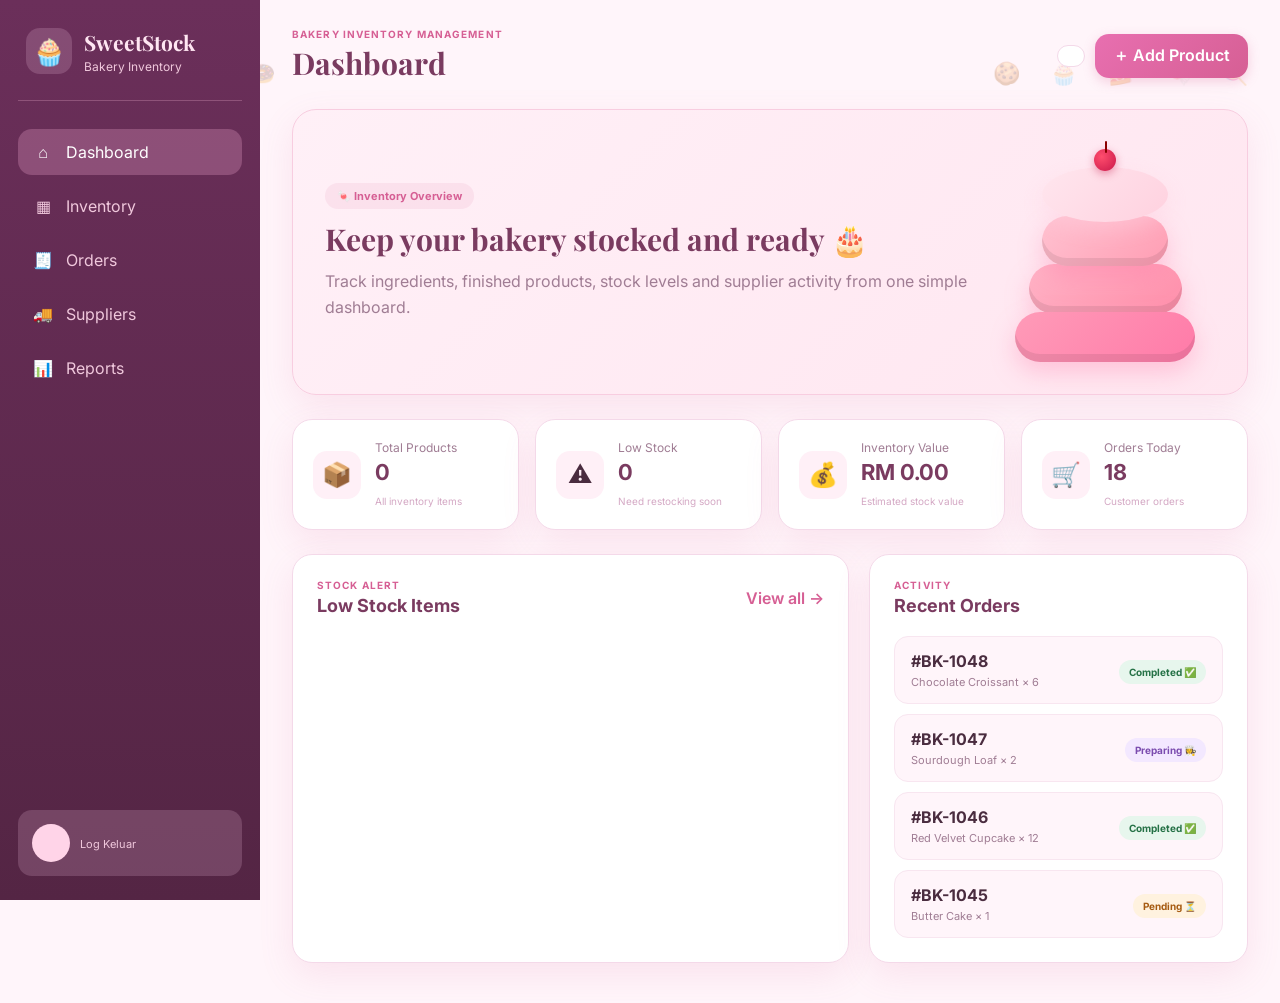
==== commit a33ee414: "index.html" ====
--- a/index.html
+++ b/index.html
@@ -1,14 +1,14 @@
 <!DOCTYPE html>
 <html lang="ms">
 <head>
-  <meta charset="UTF-8" />
-  <meta name="viewport" content="width=device-width, initial-scale=1.0" />
-  <meta name="description" content="SweetStock — Bakery Inventory Management System" />
-  <title>SweetStock · Bakery Inventory</title>
-  <link rel="preconnect" href="https://fonts.googleapis.com">
-  <link rel="preconnect" href="https://fonts.gstatic.com" crossorigin>
-  <link href="https://fonts.googleapis.com/css2?family=Inter:wght@400;500;600;700&family=Playfair+Display:wght@700&display=swap" rel="stylesheet">
-  <link rel="stylesheet" href="style.css" />
+    <meta charset="UTF-8" />
+    <meta name="viewport" content="width=device-width, initial-scale=1.0" />
+    <meta name="description" content="SweetStock — Bakery Inventory Management System" />
+    <title>SweetStock · Bakery Inventory</title>
+    <link rel="preconnect" href="https://fonts.googleapis.com">
+    <link rel="preconnect" href="https://fonts.gstatic.com" crossorigin>
+    <link href="https://fonts.googleapis.com/css2?family=Inter:wght@400;500;600;700&family=Playfair+Display:wght@700&display=swap" rel="stylesheet">
+    <link rel="stylesheet" href="style.css" />
 </head>
 <body>
   <div class="app-shell">
@@ -39,10 +39,10 @@
       </nav>
       <div class="sidebar-footer">
         <div class="user-card">
-          <div class="avatar">QA</div>
+          <div class="avatar" id="userAvatar"></div>
           <div>
-            <strong>Qistina Admin</strong>
-            <span>Administrator</span>
+            <strong id="userName"></strong>
+            <span><a href="#" id="logoutLink" style="color:#f0c8dc;text-decoration:none;">Log Keluar</a></span>
           </div>
         </div>
       </div>
@@ -60,7 +60,6 @@
         </div>
       </header>
 
-      <!-- DASHBOARD -->
       <section class="content-section active" id="dashboardSection">
         <div class="hero-card">
           <div>
@@ -79,7 +78,6 @@
             </div>
           </div>
         </div>
-
         <div class="stats-grid">
           <article class="stat-card">
             <div class="stat-icon">📦</div>
@@ -114,7 +112,6 @@
             </div>
           </article>
         </div>
-
         <div class="dashboard-grid">
           <section class="panel">
             <div class="panel-header">
@@ -126,7 +123,6 @@
             </div>
             <div id="lowStockList" class="low-stock-list"></div>
           </section>
-
           <section class="panel">
             <div class="panel-header">
               <div>
@@ -136,31 +132,19 @@
             </div>
             <div class="order-list">
               <div class="order-item">
-                <div>
-                  <strong>#BK-1048</strong>
-                  <span>Chocolate Croissant × 6</span>
-                </div>
+                <div><strong>#BK-1048</strong><span>Chocolate Croissant × 6</span></div>
                 <span class="status completed">Completed ✅</span>
               </div>
               <div class="order-item">
-                <div>
-                  <strong>#BK-1047</strong>
-                  <span>Sourdough Loaf × 2</span>
-                </div>
+                <div><strong>#BK-1047</strong><span>Sourdough Loaf × 2</span></div>
                 <span class="status preparing">Preparing 👩‍🍳</span>
               </div>
               <div class="order-item">
-                <div>
-                  <strong>#BK-1046</strong>
-                  <span>Red Velvet Cupcake × 12</span>
-                </div>
+                <div><strong>#BK-1046</strong><span>Red Velvet Cupcake × 12</span></div>
                 <span class="status completed">Completed ✅</span>
               </div>
               <div class="order-item">
-                <div>
-                  <strong>#BK-1045</strong>
-                  <span>Butter Cake × 1</span>
-                </div>
+                <div><strong>#BK-1045</strong><span>Butter Cake × 1</span></div>
                 <span class="status pending">Pending ⏳</span>
               </div>
             </div>
@@ -168,7 +152,6 @@
         </div>
       </section>
 
-      <!-- INVENTORY -->
       <section class="content-section" id="inventorySection">
         <div class="panel">
           <div class="inventory-toolbar">
@@ -211,16 +194,14 @@
         </div>
       </section>
 
-      <!-- ORDERS -->
       <section class="content-section" id="ordersSection">
         <div class="empty-page-card">
           <div class="empty-icon">🧾</div>
           <h3>Order Management</h3>
-          <p>This page can be connected to your order database later. The dashboard already contains sample order activity.</p>
-        </div>
-      </section>
-
-      <!-- SUPPLIERS -->
+          <p>Order tracking page — ready for your data.</p>
+        </div>
+      </section>
+
       <section class="content-section" id="suppliersSection">
         <div class="supplier-grid">
           <article class="supplier-card">
@@ -244,7 +225,6 @@
         </div>
       </section>
 
-      <!-- REPORTS -->
       <section class="content-section" id="reportsSection">
         <div class="reports-grid">
           <article class="panel report-card">
@@ -269,7 +249,6 @@
     </main>
   </div>
 
-  <!-- MODAL: Add/Edit Product -->
   <div class="modal-backdrop" id="productModal">
     <div class="modal">
       <div class="modal-header">
@@ -282,41 +261,23 @@
       <form id="productForm">
         <input type="hidden" id="productId" />
         <div class="form-grid">
-          <label>
-            Product Name
-            <input id="productName" type="text" required placeholder="Contoh: Bread Flour" />
-          </label>
-          <label>
-            Category
-            <select id="productCategory" required>
-              <option value="Ingredient">Ingredient</option>
-              <option value="Bread">Bread</option>
-              <option value="Pastry">Pastry</option>
-              <option value="Cake">Cake</option>
-            </select>
-          </label>
-          <label>
-            Stock Quantity
-            <input id="productStock" type="number" min="0" step="0.01" required />
-          </label>
-          <label>
-            Unit
-            <select id="productUnit" required>
-              <option value="kg">kg</option>
-              <option value="pack">pack</option>
-              <option value="pcs">pcs</option>
-              <option value="box">box</option>
-              <option value="bottle">bottle</option>
-            </select>
-          </label>
-          <label>
-            Unit Price (RM)
-            <input id="productPrice" type="number" min="0" step="0.01" required />
-          </label>
-          <label>
-            Low Stock Level
-            <input id="productMinimum" type="number" min="0" step="0.01" required />
-          </label>
+          <label>Product Name<input id="productName" type="text" required placeholder="Contoh: Bread Flour" /></label>
+          <label>Category<select id="productCategory" required>
+            <option value="Ingredient">Ingredient</option>
+            <option value="Bread">Bread</option>
+            <option value="Pastry">Pastry</option>
+            <option value="Cake">Cake</option>
+          </select></label>
+          <label>Stock Quantity<input id="productStock" type="number" min="0" step="0.01" required /></label>
+          <label>Unit<select id="productUnit" required>
+            <option value="kg">kg</option>
+            <option value="pack">pack</option>
+            <option value="pcs">pcs</option>
+            <option value="box">box</option>
+            <option value="bottle">bottle</option>
+          </select></label>
+          <label>Unit Price (RM)<input id="productPrice" type="number" min="0" step="0.01" required /></label>
+          <label>Low Stock Level<input id="productMinimum" type="number" min="0" step="0.01" required /></label>
         </div>
         <div class="modal-actions">
           <button type="button" class="secondary-btn" id="cancelBtn">Cancel</button>
@@ -327,6 +288,6 @@
   </div>
 
   <div class="toast" id="toast"></div>
-  <script src="script.js"></script>
+  <script src="app.js"></script>
 </body>
 </html>
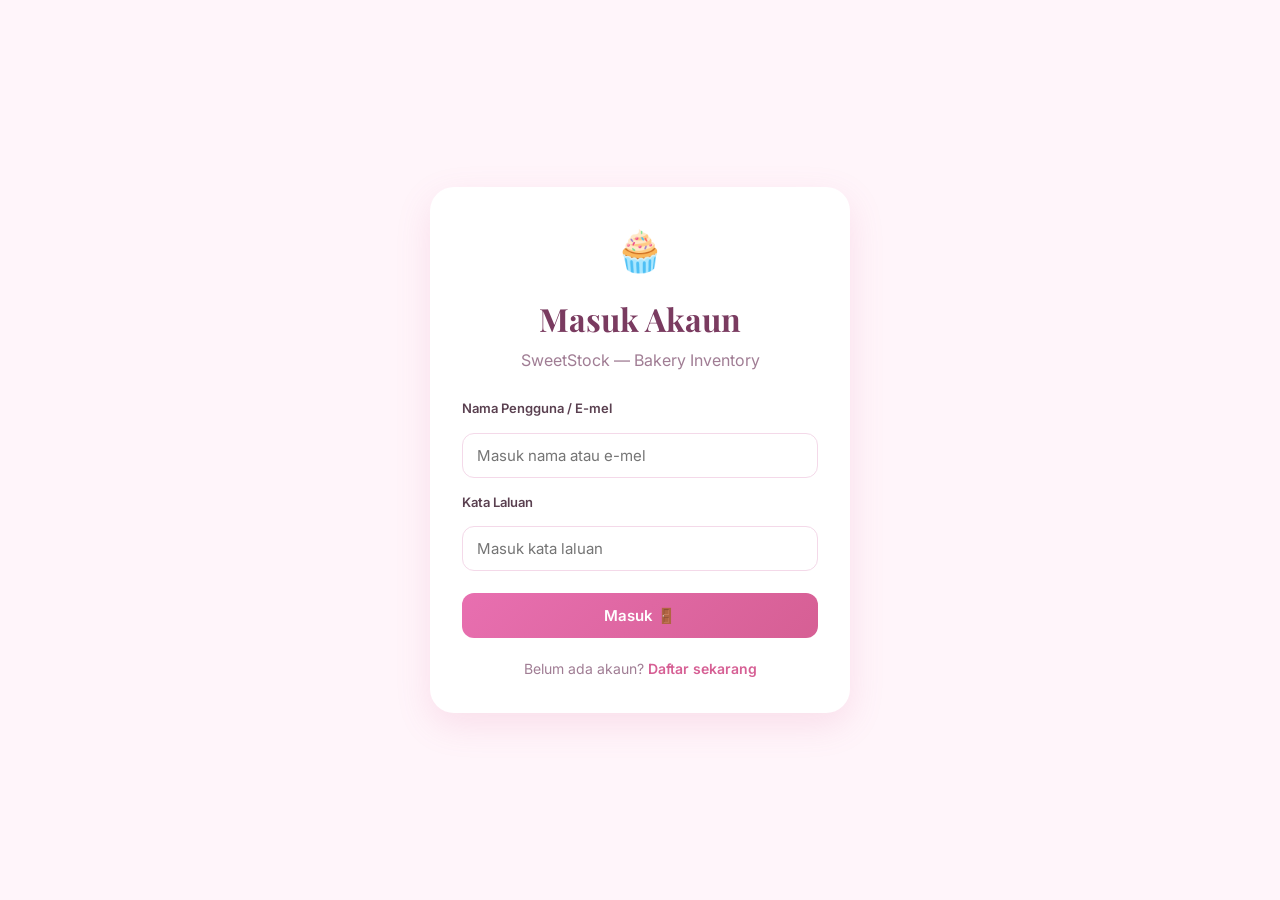
==== commit 4bbfcc43: "Update index.html" ====
--- a/index.html
+++ b/index.html
@@ -67,16 +67,20 @@
             <h3>Keep your bakery stocked and ready 🎂</h3>
             <p>Track ingredients, finished products, stock levels and supplier activity from one simple dashboard.</p>
           </div>
-          <div class="hero-illustration" aria-hidden="true">
-            <div class="cake-3d">
-              <div class="cake-layer"></div>
-              <div class="cake-layer"></div>
-              <div class="cake-layer"></div>
-              <div class="cake-top">
-                <div class="cherry"></div>
-              </div>
-            </div>
-          </div>
+         <div class="hero-illustration" aria-hidden="true">
+  <div class="cupcake-3d">
+    <div class="cupcake-wrapper">
+      <div class="cupcake-liner"></div>
+      <div class="cupcake-frosting">
+        <div class="frosting-swirly"></div>
+      </div>
+      <div class="cupcake-sprinkles">
+        <span>💗</span><span>✨</span><span>💜</span><span>🧡</span><span>💛</span>
+      </div>
+      <div class="cupcake-cherry">🍒</div>
+    </div>
+  </div>
+</div>
         </div>
         <div class="stats-grid">
           <article class="stat-card">
--- a/style.css
+++ b/style.css
@@ -1,846 +1,809 @@
+/* ===== TEMA UTAMA & GLOBAL ===== */
 :root {
-  --bg: #fff5fa;
-  --surface: #ffffff;
-  --surface-soft: #fff0f7;
-  --text: #4a2c3f;
-  --muted: #a07d94;
-  --line: #f4d9e9;
-  --primary: #d65f94;
-  --primary-dark: #b84a7c;
-  --accent: #ffd4e8;
-  --success: #e7f6ed;
-  --success-text: #267247;
-  --warning: #fff2df;
-  --warning-text: #a65b12;
-  --danger: #ffe9f2;
-  --danger-text: #c03e70;
-  --shadow: 0 12px 35px rgba(214, 95, 148, 0.12);
-  --radius: 20px;
-}
+    --bg: #fff5fa;
+    --primary: #d65f94;
+    --primary-dark: #b84a7c;
+    --secondary: #f8c8dc;
+    --accent: #f0a8d0;
+    --text: #4a3042;
+    --text-light: #7a5a70;
+    --muted: #a07d94;
+    --error: #c03e70;
+    --success: #267247;
+    --warning: #e69500;
+    --card-bg: #ffffff;
+    --sidebar-bg: #5a2e4c;
+    --sidebar-text: #fce4ef;
+    --border: #f4d9e9;
+    --shadow: rgba(214, 95, 148, 0.12);
+}
+
 * {
-  box-sizing: border-box;
-}
-html {
-  scroll-behavior: smooth;
-}
+    margin: 0;
+    padding: 0;
+    box-sizing: border-box;
+}
+
 body {
-  margin: 0;
-  font-family: "Inter", sans-serif;
-  background: var(--bg);
-  color: var(--text);
-  position: relative;
-  overflow-x: hidden;
-}
-/* ✨ Hiasan Emoji Latar */
-body::before,
-body::after {
-  content: "";
-  position: absolute;
-  font-size: 22px;
-  opacity: 0.25;
-  pointer-events: none;
-  z-index: 0;
-}
-body::before {
-  content: "🍰 🍬 🧁 🍭 🍩";
-  top: 60px;
-  left: 20px;
-  letter-spacing: 12px;
-}
-body::after {
-  content: "🍪 🧁 🍰 🍬 🍭";
-  top: 60px;
-  right: 20px;
-  letter-spacing: 12px;
-}
-
-button,
-input,
-select {
-  font: inherit;
-}
+    font-family: "Inter", sans-serif;
+    background: var(--bg);
+    color: var(--text);
+    line-height: 1.6;
+}
+
+a {
+    text-decoration: none;
+    color: inherit;
+}
+
 button {
-  cursor: pointer;
-}
+    font-family: inherit;
+    cursor: pointer;
+    border: none;
+}
+
+input, select {
+    font-family: inherit;
+}
+
+/* ===== SUSUN ATUR APLIKASI ===== */
 .app-shell {
-  min-height: 100vh;
-  display: grid;
-  grid-template-columns: 260px 1fr;
-  position: relative;
-  z-index: 1;
-}
+    display: flex;
+    min-height: 100vh;
+}
+
+/* ===== SISI BAR ===== */
 .sidebar {
-  position: fixed;
-  inset: 0 auto 0 0;
-  width: 260px;
-  background: linear-gradient(180deg, #6B2F5A, #542544);
-  color: white;
-  padding: 24px 18px;
-  display: flex;
-  flex-direction: column;
-  z-index: 20;
-}
+    width: 260px;
+    background: var(--sidebar-bg);
+    color: var(--sidebar-text);
+    display: flex;
+    flex-direction: column;
+    position: fixed;
+    height: 100vh;
+    left: 0;
+    top: 0;
+    z-index: 100;
+    transition: transform 0.3s ease;
+}
+
+.sidebar.open {
+    transform: translateX(0);
+}
+
 .brand {
-  display: flex;
-  gap: 12px;
-  align-items: center;
-  padding: 4px 8px 26px;
-  border-bottom: 1px solid rgba(255, 192, 224, 0.25);
-}
+    display: flex;
+    align-items: center;
+    gap: 12px;
+    padding: 24px 20px;
+    border-bottom: 1px solid rgba(255,255,255,0.1);
+}
+
 .brand-icon {
-  width: 46px;
-  height: 46px;
-  display: grid;
-  place-items: center;
-  background: rgba(255, 210, 235, 0.18);
-  border-radius: 14px;
-  font-size: 26px;
-}
+    font-size: 32px;
+}
+
 .brand h1 {
-  font-family: "Playfair Display", serif;
-  font-size: 21px;
-  margin: 0;
-  color: #ffe6f2;
-}
+    font-family: "Playfair Display", serif;
+    font-size: 20px;
+    color: white;
+}
+
 .brand p {
-  margin: 3px 0 0;
-  color: #f0c8dc;
-  font-size: 12px;
-}
+    font-size: 12px;
+    color: var(--secondary);
+}
+
 .nav-menu {
-  display: grid;
-  gap: 8px;
-  margin-top: 28px;
-}
+    flex: 1;
+    padding: 20px 12px;
+}
+
 .nav-link {
-  width: 100%;
-  border: 0;
-  background: transparent;
-  color: #f0c8dc;
-  padding: 13px 14px;
-  border-radius: 14px;
-  text-align: left;
-  display: flex;
-  align-items: center;
-  gap: 12px;
-  transition: 0.2s ease;
-}
-.nav-link:hover,
+    display: flex;
+    align-items: center;
+    gap: 12px;
+    width: 100%;
+    padding: 12px 16px;
+    margin-bottom: 4px;
+    background: transparent;
+    color: var(--sidebar-text);
+    border-radius: 12px;
+    font-size: 14px;
+    font-weight: 500;
+    transition: all 0.2s;
+}
+
+.nav-link span {
+    font-size: 18px;
+}
+
+.nav-link:hover {
+    background: rgba(255,255,255,0.08);
+}
+
 .nav-link.active {
-  background: rgba(255, 180, 220, 0.25);
-  color: #fff;
-}
-.nav-link span {
-  width: 22px;
-  text-align: center;
-}
+    background: var(--primary);
+    color: white;
+    box-shadow: 0 4px 12px rgba(214,95,148,0.3);
+}
+
 .sidebar-footer {
-  margin-top: auto;
-}
+    padding: 20px;
+    border-top: 1px solid rgba(255,255,255,0.1);
+}
+
 .user-card {
-  display: flex;
-  align-items: center;
-  gap: 10px;
-  padding: 14px;
-  border-radius: 14px;
-  background: rgba(255, 210, 235, 0.18);
-}
+    display: flex;
+    align-items: center;
+    gap: 12px;
+}
+
 .avatar {
-  width: 38px;
-  height: 38px;
-  border-radius: 50%;
-  background: #ffd4e8;
-  color: #7a3b60;
-  display: grid;
-  place-items: center;
-  font-weight: 700;
-  font-size: 13px;
-}
-.user-card strong,
+    width: 44px;
+    height: 44px;
+    border-radius: 50%;
+    background: linear-gradient(135deg, #e86fb0, #d65f94);
+    color: white;
+    display: flex;
+    align-items: center;
+    justify-content: center;
+    font-weight: 700;
+    font-size: 16px;
+}
+
+.user-card strong {
+    display: block;
+    color: white;
+    font-size: 14px;
+}
+
 .user-card span {
-  display: block;
-}
-.user-card strong {
-  font-size: 13px;
-}
-.user-card span {
-  color: #f0c8dc;
-  font-size: 11px;
-  margin-top: 2px;
-}
+    font-size: 12px;
+    color: var(--secondary);
+}
+
+/* ===== KANDUNGAN UTAMA ===== */
 .main-content {
-  grid-column: 2;
-  padding: 28px 32px 40px;
-  min-width: 0;
-}
+    flex: 1;
+    margin-left: 260px;
+    padding: 24px 32px;
+}
+
 .topbar {
-  display: flex;
-  align-items: center;
-  justify-content: space-between;
-  gap: 20px;
-  margin-bottom: 26px;
-}
+    display: flex;
+    align-items: center;
+    justify-content: space-between;
+    margin-bottom: 28px;
+    flex-wrap: wrap;
+    gap: 16px;
+}
+
+.menu-btn {
+    display: none;
+    font-size: 24px;
+    background: transparent;
+    color: var(--text);
+    padding: 4px 10px;
+}
+
+.eyebrow {
+    font-size: 12px;
+    color: var(--muted);
+    text-transform: uppercase;
+    letter-spacing: 0.5px;
+}
+
 .topbar h2 {
-  margin: 3px 0 0;
-  font-family: "Playfair Display", serif;
-  font-size: 30px;
-  color: #7a3b60;
-}
-.eyebrow {
-  margin: 0;
-  text-transform: uppercase;
-  letter-spacing: 0.11em;
-  font-size: 10px;
-  font-weight: 700;
-  color: var(--primary);
-}
+    font-size: 24px;
+    color: var(--text);
+}
+
 .topbar-actions {
-  display: flex;
-  align-items: center;
-  gap: 10px;
-}
+    display: flex;
+    align-items: center;
+    gap: 12px;
+}
+
 .date-chip {
-  background: var(--surface);
-  border: 1px solid var(--line);
-  padding: 10px 13px;
-  border-radius: 14px;
-  color: var(--muted);
-  font-size: 13px;
-}
-.primary-btn,
-.secondary-btn,
+    background: white;
+    padding: 8px 14px;
+    border-radius: 20px;
+    font-size: 13px;
+    color: var(--text-light);
+    box-shadow: 0 2px 6px var(--shadow);
+}
+
+.primary-btn {
+    background: linear-gradient(135deg, #e86fb0, #d65f94);
+    color: white;
+    padding: 10px 20px;
+    border-radius: 12px;
+    font-size: 14px;
+    font-weight: 600;
+    box-shadow: 0 4px 12px rgba(214,95,148,0.3);
+    transition: transform 0.2s;
+}
+
+.primary-btn:hover {
+    transform: translateY(-2px);
+}
+
+.secondary-btn {
+    background: var(--border);
+    color: var(--text);
+    padding: 10px 20px;
+    border-radius: 12px;
+    font-size: 14px;
+    font-weight: 600;
+}
+
 .text-btn {
-  border: 0;
-  border-radius: 14px;
-  padding: 11px 18px;
-  font-weight: 600;
-  transition: transform 0.2s ease;
-}
-.primary-btn {
-  color: #fff;
-  background: linear-gradient(135deg, #e86fb0, #d65f94);
-  box-shadow: 0 4px 12px rgba(214, 95, 148, 0.25);
-}
-.primary-btn:hover {
-  background: var(--primary-dark);
-  transform: translateY(-1px);
-}
-.secondary-btn {
-  background: #ffeaf4;
-  color: var(--text);
-}
-.text-btn {
-  padding: 8px 0;
-  background: transparent;
-  color: var(--primary);
-}
-.menu-btn {
-  display: none;
-  border: 0;
-  background: var(--surface);
-  border-radius: 12px;
-  padding: 9px 11px;
-}
+    background: transparent;
+    color: var(--primary);
+    font-size: 13px;
+    font-weight: 600;
+}
+
+/* ===== BAHAGIAN KANDUNGAN ===== */
 .content-section {
-  display: none;
-}
+    display: none;
+}
+
 .content-section.active {
-  display: block;
-}
+    display: block;
+    animation: fadeIn 0.3s ease;
+}
+
+@keyframes fadeIn {
+    from { opacity: 0; transform: translateY(8px); }
+    to { opacity: 1; transform: translateY(0); }
+}
+
+/* ===== KAD UTAMA ===== */
 .hero-card {
-  background: linear-gradient(135deg, #fff0f7, #ffe6f0);
-  border: 1px solid #f8cde0;
-  border-radius: 24px;
-  padding: 32px;
-  display: grid;
-  grid-template-columns: 1fr auto;
-  align-items: center;
-  box-shadow: var(--shadow);
-  position: relative;
-  overflow: hidden;
-}
+    background: white;
+    border-radius: 20px;
+    padding: 32px;
+    display: flex;
+    align-items: center;
+    justify-content: space-between;
+    gap: 24px;
+    margin-bottom: 28px;
+    box-shadow: 0 6px 20px var(--shadow);
+    flex-wrap: wrap;
+}
+
+.badge {
+    display: inline-block;
+    background: #ffe9f2;
+    color: var(--primary);
+    padding: 6px 14px;
+    border-radius: 20px;
+    font-size: 12px;
+    font-weight: 600;
+    margin-bottom: 12px;
+}
+
 .hero-card h3 {
-  margin: 10px 0 10px;
-  max-width: 620px;
-  font-family: "Playfair Display", serif;
-  font-size: 30px;
-  color: #7a3b60;
-}
+    font-size: 26px;
+    margin-bottom: 8px;
+    color: var(--text);
+}
+
 .hero-card p {
-  max-width: 680px;
-  color: var(--muted);
-  line-height: 1.6;
-  margin: 0;
-}
-.badge {
-  display: inline-block;
-  padding: 6px 12px;
-  border-radius: 999px;
-  background: rgba(214, 95, 148, 0.1);
-  color: var(--primary);
-  font-size: 11px;
-  font-weight: 700;
-}
+    color: var(--text-light);
+    max-width: 500px;
+}
+
+/* Kek 3D */
 .hero-illustration {
-  padding: 0 20px;
-}
-/* 🍰 3D Animated Cake */
+    padding: 20px;
+}
 .cake-3d {
-  width: 180px;
-  height: 220px;
-  position: relative;
-  transform-style: preserve-3d;
-  animation: floatCake 6s ease-in-out infinite, rotateCake 12s linear infinite;
+    width: 140px;
+    display: flex;
+    flex-direction: column;
+    align-items: center;
+    animation: float 3s ease-in-out infinite;
+}
+@keyframes float {
+    0%,100% { transform: translateY(0); }
+    50% { transform: translateY(-10px); }
 }
 .cake-layer {
-  position: absolute;
-  width: 100%;
-  height: 50px;
-  background: linear-gradient(135deg, #ff9bb8, #ff7aa8);
-  border-radius: 25px;
-  box-shadow: inset 0 -8px 0 rgba(0,0,0,0.08), 0 10px 25px rgba(255, 122, 168, 0.35);
-}
-.cake-layer:nth-child(1) {
-  bottom: 0;
-  z-index: 1;
-}
-.cake-layer:nth-child(2) {
-  bottom: 48px;
-  width: 85%;
-  left: 7.5%;
-  background: linear-gradient(135deg, #ffb3c6, #ff8fab);
-}
-.cake-layer:nth-child(3) {
-  bottom: 96px;
-  width: 70%;
-  left: 15%;
-  background: linear-gradient(135deg, #ffc2d1, #ff9db3);
-}
+    width: 100%;
+    height: 28px;
+    background: linear-gradient(90deg, #f0c8dc, #e8a8c8);
+    border-radius: 4px;
+    box-shadow: inset 0 -4px 0 rgba(0,0,0,0.08);
+}
+.cake-layer:nth-child(2) { width: 90%; background: linear-gradient(90deg, #d898b8, #c878a8); }
+.cake-layer:nth-child(3) { width: 80%; background: linear-gradient(90deg, #b86898, #a85888); }
 .cake-top {
-  position: absolute;
-  bottom: 140px;
-  width: 70%;
-  left: 15%;
-  height: 55px;
-  background: linear-gradient(135deg, #ffe6ee, #ffd1df);
-  border-radius: 50%;
-  box-shadow: 0 8px 20px rgba(255, 209, 223, 0.45);
-  z-index: 2;
+    width: 70%;
+    height: 32px;
+    background: linear-gradient(90deg, #984878, #883868);
+    border-radius: 16px 16px 4px 4px;
+    display: flex;
+    align-items: center;
+    justify-content: center;
+    position: relative;
 }
 .cherry {
-  position: absolute;
-  top: -18px;
-  left: 50%;
-  transform: translateX(-50%);
-  width: 22px;
-  height: 22px;
-  background: radial-gradient(circle at 35% 35%, #ff4d6d, #c9184a);
-  border-radius: 50%;
-  box-shadow: 0 3px 8px rgba(201, 24, 74, 0.4);
-}
-.cherry::before {
-  content: "";
-  position: absolute;
-  top: -8px;
-  left: 50%;
-  width: 2px;
-  height: 12px;
-  background: #8b0000;
-  border-radius: 1px;
-}
-@keyframes floatCake {
-  0% { transform: translateY(0px); }
-  50% { transform: translateY(-12px); }
-  100% { transform: translateY(0px); }
-}
-@keyframes rotateCake {
-  0% { transform: rotateY(0deg); }
-  100% { transform: rotateY(360deg); }
-}
+    width: 12px;
+    height: 12px;
+    background: #e63960;
+    border-radius: 50%;
+    position: absolute;
+    top: -6px;
+}
+
+/* ===== STATISTIK ===== */
 .stats-grid {
-  display: grid;
-  grid-template-columns: repeat(4, minmax(0, 1fr));
-  gap: 16px;
-  margin: 24px 0;
-  position: relative;
-}
+    display: grid;
+    grid-template-columns: repeat(auto-fit, minmax(220px, 1fr));
+    gap: 20px;
+    margin-bottom: 28px;
+}
+
 .stat-card {
-  background: var(--surface);
-  border: 1px solid var(--line);
-  border-radius: var(--radius);
-  padding: 20px;
-  display: flex;
-  align-items: center;
-  gap: 14px;
-  box-shadow: var(--shadow);
-  transition: transform 0.2s ease;
-}
-.stat-card:hover {
-  transform: translateY(-3px);
-}
+    background: white;
+    border-radius: 16px;
+    padding: 24px;
+    display: flex;
+    gap: 14px;
+    box-shadow: 0 4px 14px var(--shadow);
+}
+
 .stat-icon {
-  width: 48px;
-  height: 48px;
-  border-radius: 14px;
-  display: grid;
-  place-items: center;
-  background: var(--surface-soft);
-  font-size: 24px;
-}
-.stat-card p,
-.stat-card h3,
+    font-size: 32px;
+}
+
+.stat-card p {
+    font-size: 13px;
+    color: var(--muted);
+}
+
+.stat-card h3 {
+    font-size: 28px;
+    color: var(--text);
+}
+
 .stat-card span {
-  margin: 0;
-}
-.stat-card p {
-  color: var(--muted);
-  font-size: 12px;
-}
-.stat-card h3 {
-  font-size: 22px;
-  margin: 4px 0;
-  color: #7a3b60;
-}
-.stat-card span {
-  color: #d4a8c4;
-  font-size: 10px;
-}
-.dashboard-grid,
-.reports-grid {
-  display: grid;
-  grid-template-columns: 1.25fr 0.85fr;
-  gap: 20px;
-  position: relative;
-}
-.panel,
-.empty-page-card,
-.supplier-card {
-  background: var(--surface);
-  border: 1px solid var(--line);
-  border-radius: var(--radius);
-  box-shadow: var(--shadow);
-}
+    font-size: 12px;
+    color: var(--muted);
+}
+
+/* ===== Papan Pemuka Bawah ===== */
+.dashboard-grid {
+    display: grid;
+    grid-template-columns: repeat(auto-fit, minmax(380px, 1fr));
+    gap: 20px;
+}
+
 .panel {
-  padding: 24px;
-}
-.panel-header,
+    background: white;
+    border-radius: 16px;
+    padding: 24px;
+    box-shadow: 0 4px 14px var(--shadow);
+}
+
+.panel-header {
+    display: flex;
+    justify-content: space-between;
+    align-items: center;
+    margin-bottom: 16px;
+}
+
+.panel-header h3 {
+    font-size: 18px;
+    color: var(--text);
+}
+
+/* Senarai Stok Rendah */
+.stock-alert {
+    display: flex;
+    justify-content: space-between;
+    align-items: center;
+    padding: 12px;
+    border-bottom: 1px solid var(--border);
+}
+
+.stock-alert:last-child { border-bottom: none; }
+
+.stock-alert strong { display: block; }
+.stock-alert span { font-size: 12px; color: var(--muted); }
+.stock-qty { color: var(--error); font-weight: 600; }
+
+/* Senarai Pesanan */
+.order-item {
+    display: flex;
+    justify-content: space-between;
+    align-items: center;
+    padding: 12px 0;
+    border-bottom: 1px solid var(--border);
+}
+
+.order-item:last-child { border-bottom: none; }
+
+.status {
+    padding: 4px 10px;
+    border-radius: 12px;
+    font-size: 12px;
+    font-weight: 600;
+}
+
+.status.completed { background: #e7f6ed; color: var(--success); }
+.status.preparing { background: #fff4e5; color: #b37400; }
+.status.pending { background: #f3e5ff; color: #7b48b8; }
+
+/* ===== JADUAL INVENTORI ===== */
 .inventory-toolbar {
-  display: flex;
-  align-items: center;
-  justify-content: space-between;
-  gap: 14px;
-  margin-bottom: 20px;
-}
-.panel h3,
-.inventory-toolbar h3 {
-  margin: 4px 0 0;
-  font-size: 18px;
-  color: #7a3b60;
-}
-.low-stock-list,
-.order-list {
-  display: grid;
-  gap: 10px;
-}
-.stock-alert,
-.order-item {
-  display: flex;
-  justify-content: space-between;
-  gap: 15px;
-  align-items: center;
-  padding: 14px 16px;
-  background: #fff5fa;
-  border: 1px solid #f8e6f0;
-  border-radius: 14px;
-  transition: background 0.2s ease;
-}
-.stock-alert:hover,
-.order-item:hover {
-  background: #ffebf5;
-}
-.stock-alert strong,
-.stock-alert span,
-.order-item strong,
-.order-item span {
-  display: block;
-}
-.stock-alert span,
-.order-item span {
-  margin-top: 4px;
-  color: var(--muted);
-  font-size: 11px;
-}
-.stock-qty {
-  color: var(--danger-text);
-  font-weight: 700;
-  white-space: nowrap;
-}
-.status {
-  border-radius: 999px;
-  padding: 6px 10px;
-  font-size: 10px !important;
-  font-weight: 700;
-  white-space: nowrap;
-}
-.completed {
-  background: var(--success);
-  color: var(--success-text) !important;
-}
-.preparing {
-  background: #f3e8ff;
-  color: #7b4caf !important;
-}
-.pending {
-  background: var(--warning);
-  color: var(--warning-text) !important;
-}
+    display: flex;
+    justify-content: space-between;
+    align-items: center;
+    flex-wrap: wrap;
+    gap: 12px;
+    margin-bottom: 16px;
+}
+
 .toolbar-actions {
-  display: flex;
-  flex-wrap: wrap;
-  gap: 9px;
-}
+    display: flex;
+    gap: 8px;
+    flex-wrap: wrap;
+}
+
 .toolbar-actions input,
 .toolbar-actions select {
-  min-height: 42px;
-  border: 1px solid var(--line);
-  background: #fff;
-  border-radius: 12px;
-  padding: 0 14px;
-  outline: none;
-}
-.toolbar-actions input {
-  min-width: 200px;
-}
-.toolbar-actions input:focus,
-.toolbar-actions select:focus,
+    padding: 8px 12px;
+    border: 1px solid var(--border);
+    border-radius: 10px;
+    font-size: 13px;
+}
+
+.table-wrap {
+    overflow-x: auto;
+}
+
+table {
+    width: 100%;
+    border-collapse: collapse;
+}
+
+th {
+    background: var(--bg);
+    padding: 12px;
+    text-align: left;
+    font-size: 12px;
+    color: var(--muted);
+    text-transform: uppercase;
+}
+
+td {
+    padding: 14px 12px;
+    border-bottom: 1px solid var(--border);
+    font-size: 14px;
+}
+
+.stock-status {
+    padding: 4px 10px;
+    border-radius: 12px;
+    font-size: 12px;
+    font-weight: 600;
+}
+
+.stock-status.low { background: #ffe9f2; color: var(--error); }
+.stock-status.available { background: #e7f6ed; color: var(--success); }
+
+.action-group {
+    display: flex;
+    gap: 6px;
+}
+
+.icon-btn {
+    background: var(--bg);
+    border: none;
+    width: 32px;
+    height: 32px;
+    border-radius: 8px;
+    font-size: 14px;
+    cursor: pointer;
+}
+
+/* ===== PEMBEKAL ===== */
+.supplier-grid {
+    display: grid;
+    grid-template-columns: repeat(auto-fit, minmax(260px, 1fr));
+    gap: 20px;
+}
+
+.supplier-card {
+    background: white;
+    border-radius: 16px;
+    padding: 24px;
+    box-shadow: 0 4px 14px var(--shadow);
+}
+
+.supplier-logo {
+    width: 48px;
+    height: 48px;
+    border-radius: 12px;
+    background: linear-gradient(135deg, #e86fb0, #d65f94);
+    color: white;
+    display: flex;
+    align-items: center;
+    justify-content: center;
+    font-weight: 700;
+    margin-bottom: 12px;
+}
+
+.supplier-card h3 { font-size: 16px; margin-bottom: 4px; }
+.supplier-card p { font-size: 13px; color: var(--muted); margin-bottom: 8px; }
+.supplier-card span { font-size: 13px; color: var(--text-light); }
+
+/* ===== LAPORAN ===== */
+.reports-grid {
+    display: grid;
+    grid-template-columns: repeat(auto-fit, minmax(300px, 1fr));
+    gap: 20px;
+}
+
+.progress-row {
+    margin: 16px 0;
+}
+
+.progress-row > div:first-child {
+    display: flex;
+    justify-content: space-between;
+    margin-bottom: 6px;
+}
+
+.progress {
+    height: 10px;
+    background: var(--bg);
+    border-radius: 5px;
+    overflow: hidden;
+}
+
+.progress > div {
+    height: 100%;
+    border-radius: 5px;
+    transition: width 0.5s ease;
+}
+
+#availableBar { background: linear-gradient(90deg, #4cc978, #38a860); }
+#lowBar { background: linear-gradient(90deg, #f2a65a, #e68a00); }
+
+.muted { color: var(--muted); font-size: 13px; margin-top: 4px; }
+
+/* ===== MODAL ===== */
+.modal-backdrop {
+    position: fixed;
+    inset: 0;
+    background: rgba(0,0,0,0.5);
+    display: flex;
+    align-items: center;
+    justify-content: center;
+    z-index: 200;
+    opacity: 0;
+    visibility: hidden;
+    transition: all 0.3s;
+}
+
+.modal-backdrop.show {
+    opacity: 1;
+    visibility: visible;
+}
+
+.modal {
+    background: white;
+    border-radius: 20px;
+    width: 90%;
+    max-width: 520px;
+    padding: 28px;
+    transform: translateY(20px);
+    transition: transform 0.3s;
+}
+
+.modal-backdrop.show .modal {
+    transform: translateY(0);
+}
+
+.modal-header {
+    display: flex;
+    justify-content: space-between;
+    align-items: flex-start;
+    margin-bottom: 20px;
+}
+
+.close-btn {
+    font-size: 24px;
+    background: transparent;
+    color: var(--muted);
+    padding: 0;
+    line-height: 1;
+}
+
+.form-grid {
+    display: grid;
+    grid-template-columns: repeat(2, 1fr);
+    gap: 14px;
+}
+
+.form-grid label {
+    display: flex;
+    flex-direction: column;
+    gap: 6px;
+    font-size: 13px;
+    font-weight: 600;
+    color: var(--text-light);
+}
+
+.form-grid input,
+.form-grid select {
+    padding: 10px 12px;
+    border: 1px solid var(--border);
+    border-radius: 10px;
+    font-size: 14px;
+}
+
 .form-grid input:focus,
 .form-grid select:focus {
-  border-color: var(--primary);
-  box-shadow: 0 0 0 3px rgba(214, 95, 148, 0.1);
-}
-.table-wrap {
-  overflow-x: auto;
-}
-table {
-  width: 100%;
-  border-collapse: collapse;
-  min-width: 760px;
-}
-th,
-td {
-  padding: 14px 12px;
-  text-align: left;
-  border-bottom: 1px solid #f8e6f0;
-  font-size: 13px;
-}
-th {
-  color: var(--muted);
-  font-size: 11px;
-  text-transform: uppercase;
-  letter-spacing: 0.06em;
-}
-.product-name {
-  font-weight: 700;
-  color: #7a3b60;
-}
-.stock-status {
-  display: inline-flex;
-  align-items: center;
-  gap: 6px;
-  padding: 6px 10px;
-  border-radius: 999px;
-  font-size: 10px;
-  font-weight: 700;
-}
-.stock-status.available {
-  background: var(--success);
-  color: var(--success-text);
-}
-.stock-status.low {
-  background: var(--danger);
-  color: var(--danger-text);
-}
-.action-group {
-  display: flex;
-  gap: 6px;
-}
-.icon-btn {
-  border: 1px solid var(--line);
-  background: #fff;
-  border-radius: 10px;
-  padding: 7px 9px;
-  transition: background 0.2s ease;
-}
-.icon-btn:hover {
-  background: #ffeaf4;
-}
+    outline: none;
+    border-color: var(--primary);
+    box-shadow: 0 0 0 3px rgba(214,95,148,0.1);
+}
+
+.form-grid label:nth-child(1),
+.form-grid label:nth-child(3) {
+    grid-column: 1 / -1;
+}
+
+.modal-actions {
+    display: flex;
+    justify-content: flex-end;
+    gap: 10px;
+    margin-top: 20px;
+}
+
+/* ===== HALAMAN KOSONG ===== */
 .empty-page-card {
-  text-align: center;
-  padding: 80px 20px;
-}
+    text-align: center;
+    padding: 60px 20px;
+    color: var(--muted);
+}
+
 .empty-icon {
-  font-size: 52px;
-}
-.empty-page-card h3 {
-  margin: 15px 0 8px;
-  color: #7a3b60;
-}
-.empty-page-card p {
-  color: var(--muted);
-  max-width: 540px;
-  margin: 0 auto;
-  line-height: 1.6;
-}
-.supplier-grid {
-  display: grid;
-  grid-template-columns: repeat(3, minmax(0, 1fr));
-  gap: 20px;
-}
-.supplier-card {
-  padding: 24px;
-  transition: transform 0.2s ease;
-}
-.supplier-card:hover {
-  transform: translateY(-4px);
-}
-.supplier-logo {
-  width: 48px;
-  height: 48px;
-  display: grid;
-  place-items: center;
-  border-radius: 14px;
-  background: var(--surface-soft);
-  color: var(--primary);
-  font-weight: 800;
-}
-.supplier-card h3 {
-  margin: 16px 0 8px;
-  color: #7a3b60;
-}
-.supplier-card p,
-.supplier-card span,
-.muted {
-  color: var(--muted);
-  font-size: 12px;
-  line-height: 1.6;
-}
-.report-card {
-  min-height: 180px;
-}
-.report-card > h3 {
-  font-size: 28px;
-  color: #7a3b60;
-}
-.progress-row {
-  margin-top: 20px;
-}
-.progress-row > div:first-child {
-  display: flex;
-  justify-content: space-between;
-  font-size: 12px;
-  margin-bottom: 7px;
-}
-.progress {
-  height: 10px;
-  background: #f8e6f0;
-  border-radius: 999px;
-  overflow: hidden;
-}
-.progress > div {
-  height: 100%;
-  width: 0;
-  background: linear-gradient(90deg, #e86fb0, #d65f94);
-  border-radius: inherit;
-  transition: width 0.4s ease;
-}
-.modal-backdrop {
-  position: fixed;
-  inset: 0;
-  background: rgba(74, 44, 63, 0.5);
-  display: none;
-  place-items: center;
-  padding: 20px;
-  z-index: 50;
-}
-.modal-backdrop.show {
-  display: grid;
-}
-.modal {
-  width: min(720px, 100%);
-  background: #fff;
-  border-radius: 24px;
-  box-shadow: 0 28px 80px rgba(100, 40, 70, 0.18);
-  padding: 26px;
-}
-.modal-header {
-  display: flex;
-  align-items: start;
-  justify-content: space-between;
-  margin-bottom: 20px;
-}
-.modal-header h3 {
-  margin: 5px 0 0;
-  color: #7a3b60;
-}
-.close-btn {
-  border: 0;
-  background: #ffeaf4;
-  width: 36px;
-  height: 36px;
-  border-radius: 10px;
-  font-size: 22px;
-  color: var(--primary);
-}
-.form-grid {
-  display: grid;
-  grid-template-columns: 1fr 1fr;
-  gap: 16px;
-}
-.form-grid label {
-  display: grid;
-  gap: 7px;
-  font-size: 11px;
-  color: var(--muted);
-  font-weight: 600;
-}
-.form-grid input,
-.form-grid select {
-  border: 1px solid var(--line);
-  border-radius: 12px;
-  padding: 12px 14px;
-  outline: none;
-  color: var(--text);
-  background: #fff;
-}
-.modal-actions {
-  display: flex;
-  justify-content: flex-end;
-  gap: 10px;
-  margin-top: 24px;
-}
+    font-size: 48px;
+    margin-bottom: 16px;
+}
+
+/* ===== NOTIFIKASI ===== */
 .toast {
-  position: fixed;
-  right: 24px;
-  bottom: 24px;
-  background: linear-gradient(135deg, #6B2F5A, #542544);
-  color: #ffe6f2;
-  border-radius: 14px;
-  padding: 12px 18px;
-  font-size: 13px;
-  transform: translateY(20px);
-  opacity: 0;
-  pointer-events: none;
-  transition: 0.25s ease;
-  z-index: 100;
-}
+    position: fixed;
+    bottom: 24px;
+    right: 24px;
+    background: var(--text);
+    color: white;
+    padding: 14px 24px;
+    border-radius: 12px;
+    box-shadow: 0 6px 20px rgba(0,0,0,0.2);
+    transform: translateY(100px);
+    opacity: 0;
+    transition: all 0.3s;
+    z-index: 300;
+}
+
 .toast.show {
-  transform: translateY(0);
-  opacity: 1;
-}
-@media (max-width: 1050px) {
-  .stats-grid {
-    grid-template-columns: repeat(2, 1fr);
-  }
-  .dashboard-grid,
-  .reports-grid {
-    grid-template-columns: 1fr;
-  }
-  .supplier-grid {
-    grid-template-columns: 1fr 1fr;
-  }
-  .cake-3d {
-    width: 140px;
-    height: 170px;
-  }
-  .cake-layer {
-    height: 40px;
-  }
-  .cake-layer:nth-child(2) {
-    bottom: 38px;
-  }
-  .cake-layer:nth-child(3) {
-    bottom: 76px;
-  }
-  .cake-top {
-    bottom: 110px;
-    height: 45px;
-  }
-}
-@media (max-width: 760px) {
-  .app-shell {
-    display: block;
-  }
-  .sidebar {
-    transform: translateX(-100%);
-    transition: transform 0.25s ease;
-  }
-  .sidebar.open {
-    transform: translateX(0);
-  }
-  .main-content {
-    grid-column: auto;
-    padding: 20px 16px 30px;
-  }
-  .menu-btn {
-    display: inline-block;
-  }
-  .topbar {
-    align-items: flex-start;
-  }
-  .topbar-actions {
-    margin-left: auto;
-  }
-  .date-chip {
-    display: none;
-  }
-  .primary-btn {
-    white-space: nowrap;
-  }
-  .hero-card {
-    padding: 24px;
-  }
-  .hero-illustration {
-    display: none;
-  }
-  .hero-card h3 {
-    font-size: 25px;
-  }
-  .inventory-toolbar {
-    align-items: flex-start;
-    flex-direction: column;
-  }
-  .toolbar-actions {
+    transform: translateY(0);
+    opacity: 1;
+}
+
+/* ===== HALAMAN DAFTAR & MASUK ===== */
+.auth-body {
+    --bg: #fff5fa;
+    --primary: #d65f94;
+    --primary-dark: #b84a7c;
+    --muted: #a07d94;
+    --error: #c03e70;
+    --success: #267247;
+    margin: 0;
+    font-family: "Inter", sans-serif;
+    background: var(--bg);
+    min-height: 100vh;
+    display: grid;
+    place-items: center;
+    padding: 20px;
+}
+
+.auth-card {
+    background: white;
+    border-radius: 24px;
+    padding: 32px;
     width: 100%;
-  }
-  .toolbar-actions input,
-  .toolbar-actions select {
+    max-width: 420px;
+    box-shadow: 0 12px 35px rgba(214,95,148,0.15);
+}
+
+.auth-header {
+    text-align: center;
+    margin-bottom: 24px;
+}
+
+.auth-icon { font-size: 40px; }
+
+.auth-header h1 {
+    font-family: "Playfair Display", serif;
+    color: #7a3b60;
+    margin: 10px 0 4px;
+}
+
+.desc { color: var(--muted); margin: 0; }
+
+.alert {
+    padding: 12px;
+    border-radius: 12px;
+    margin-bottom: 16px;
+}
+
+.alert.error { background: #ffe9f2; color: var(--error); }
+.alert.success { background: #e7f6ed; color: var(--success); }
+
+.auth-body form { display: grid; gap: 14px; }
+
+.auth-body label {
+    font-size: 13px;
+    font-weight: 600;
+    color: #5a4050;
+}
+
+.auth-body input {
     width: 100%;
-    min-width: 0;
-  }
-  .supplier-grid {
-    grid-template-columns: 1fr;
-  }
-  body::before,
-  body::after {
-    letter-spacing: 6px;
-    font-size: 16px;
-  }
-}
-@media (max-width: 520px) {
-  .topbar h2 {
-    font-size: 25px;
-  }
-  .topbar .eyebrow {
-    display: none;
-  }
-  .stats-grid {
-    grid-template-columns: 1fr;
-  }
-  .form-grid {
-    grid-template-columns: 1fr;
-  }
-  .primary-btn {
-    padding: 10px 14px;
-    font-size: 12px;
-  }
-}
+    padding: 12px 14px;
+    border: 1px solid #f4d9e9;
+    border-radius: 12px;
+    font-size: 15px;
+    outline: none;
+}
+
+.auth-body input:focus {
+    border-color: var(--primary);
+    box-shadow: 0 0 0 3px rgba(214,95,148,0.1);
+}
+
+.auth-body button {
+    background: linear-gradient(135deg, #e86fb0, #d65f94);
+    color: white;
+    border: none;
+    padding: 13px;
+    border-radius: 12px;
+    font-size: 15px;
+    font-weight: 600;
+    cursor: pointer;
+    margin-top: 8px;
+}
+
+.auth-body button:hover { background: var(--primary-dark); }
+
+.link {
+    text-align: center;
+    margin-top: 20px;
+    font-size: 14px;
+    color: var(--muted);
+}
+
+.link a { color: var(--primary); text-decoration: none; font-weight: 600; }
+
+/* ===== RESPONSIF (Telefon) ===== */
+@media (max-width: 768px) {
+    .sidebar {
+        transform: translateX(-100%);
+    }
+    .menu-btn { display: block; }
+    .main-content { margin-left: 0; padding: 16px; }
+    .hero-card { flex-direction: column; text-align: center; }
+    .form-grid { grid-template-columns: 1fr; }
+    .stats-grid { grid-template-columns: 1fr 1fr; }
+    .dashboard-grid { grid-template-columns: 1fr; }
+}
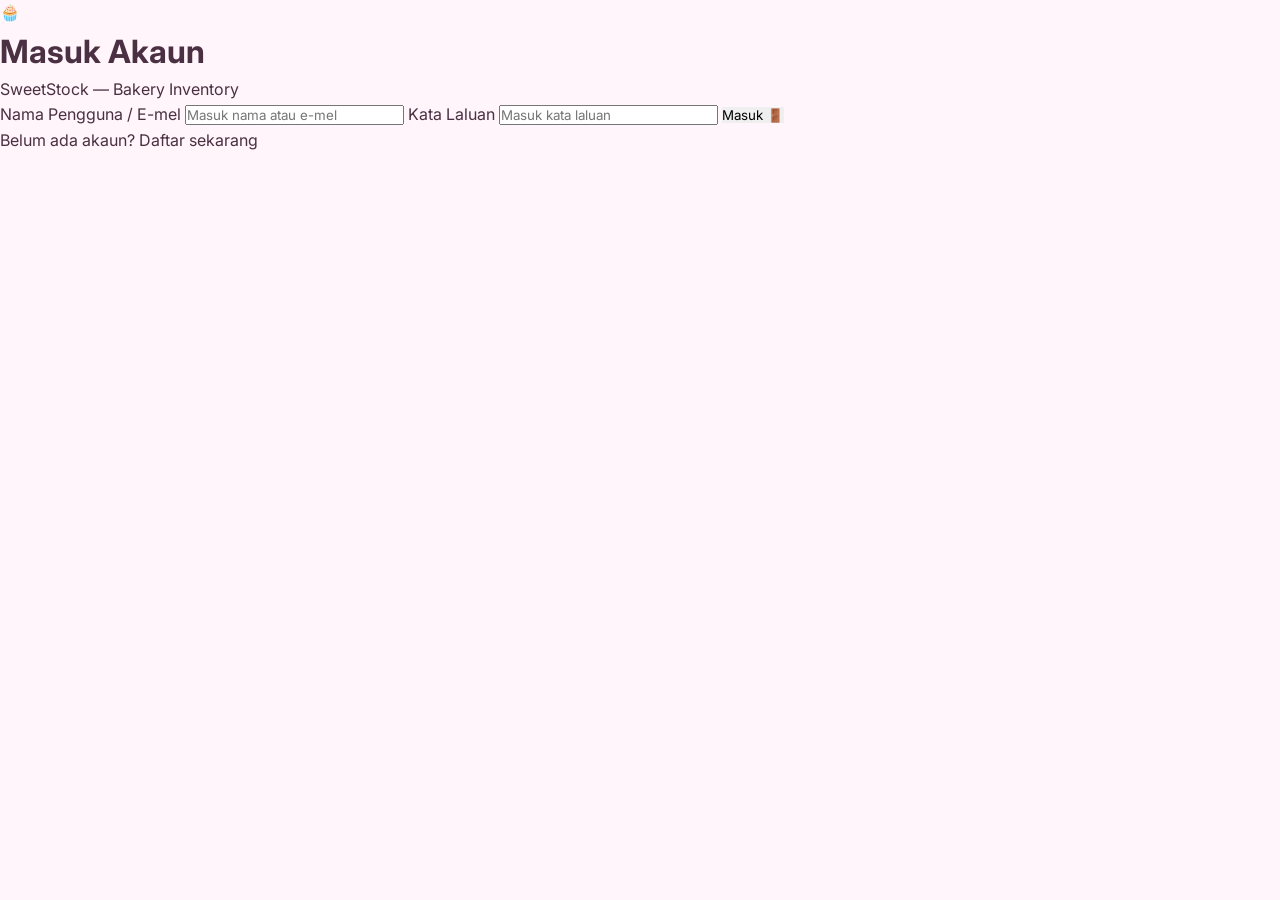
==== commit 70408313: "Update index.html" ====
--- a/index.html
+++ b/index.html
@@ -59,26 +59,24 @@
           <button class="primary-btn" id="addProductBtn">＋ Add Product</button>
         </div>
       </header>
-
       <section class="content-section active" id="dashboardSection">
         <div class="hero-card">
           <div>
             <span class="badge">🍬 Inventory Overview</span>
-            <h3>Keep your bakery stocked and ready 🎂</h3>
+            <h3>Keep your bakery stocked and ready 🧁</h3>
             <p>Track ingredients, finished products, stock levels and supplier activity from one simple dashboard.</p>
           </div>
-         <div class="hero-illustration" aria-hidden="true">
-  <div class="cupcake-3d">
-    <div class="cupcake-wrapper">
-      <div class="cupcake-liner"></div>
-      <div class="cupcake-frosting">
-        <div class="frosting-swirly"></div>
-      </div>
-      <div class="cupcake-sprinkles">
-        <span>💗</span><span>✨</span><span>💜</span><span>🧡</span><span>💛</span>
-      </div>
-      <div class="cupcake-cherry">🍒</div>
+          <div class="hero-illustration" aria-hidden="true">
+           <div class="cupcake-3d">
+  <div class="cupcake-wrapper">
+    <div class="cupcake-liner"></div>
+    <div class="cupcake-frosting">
+      <div class="frosting-swirly"></div>
     </div>
+    <div class="cupcake-sprinkles">
+      <span>💗</span><span>✨</span><span>💜</span><span>🧡</span><span>💛</span>
+    </div>
+    <div class="cupcake-cherry">🍒</div>
   </div>
 </div>
         </div>
@@ -155,7 +153,6 @@
           </section>
         </div>
       </section>
-
       <section class="content-section" id="inventorySection">
         <div class="panel">
           <div class="inventory-toolbar">
@@ -197,7 +194,6 @@
           </div>
         </div>
       </section>
-
       <section class="content-section" id="ordersSection">
         <div class="empty-page-card">
           <div class="empty-icon">🧾</div>
@@ -205,7 +201,6 @@
           <p>Order tracking page — ready for your data.</p>
         </div>
       </section>
-
       <section class="content-section" id="suppliersSection">
         <div class="supplier-grid">
           <article class="supplier-card">
@@ -228,7 +223,6 @@
           </article>
         </div>
       </section>
-
       <section class="content-section" id="reportsSection">
         <div class="reports-grid">
           <article class="panel report-card">
@@ -252,7 +246,6 @@
       </section>
     </main>
   </div>
-
   <div class="modal-backdrop" id="productModal">
     <div class="modal">
       <div class="modal-header">
@@ -290,7 +283,6 @@
       </form>
     </div>
   </div>
-
   <div class="toast" id="toast"></div>
   <script src="app.js"></script>
 </body>
--- a/style.css
+++ b/style.css
@@ -18,11 +18,7 @@
     --shadow: rgba(214, 95, 148, 0.12);
 }
 
-* {
-    margin: 0;
-    padding: 0;
-    box-sizing: border-box;
-}
+* { margin: 0; padding: 0; box-sizing: border-box; }
 
 body {
     font-family: "Inter", sans-serif;
@@ -31,26 +27,12 @@
     line-height: 1.6;
 }
 
-a {
-    text-decoration: none;
-    color: inherit;
-}
-
-button {
-    font-family: inherit;
-    cursor: pointer;
-    border: none;
-}
-
-input, select {
-    font-family: inherit;
-}
+a { text-decoration: none; color: inherit; }
+button { font-family: inherit; cursor: pointer; border: none; }
+input, select { font-family: inherit; }
 
 /* ===== SUSUN ATUR APLIKASI ===== */
-.app-shell {
-    display: flex;
-    min-height: 100vh;
-}
+.app-shell { display: flex; min-height: 100vh; }
 
 /* ===== SISI BAR ===== */
 .sidebar {
@@ -64,11 +46,6 @@
     left: 0;
     top: 0;
     z-index: 100;
-    transition: transform 0.3s ease;
-}
-
-.sidebar.open {
-    transform: translateX(0);
 }
 
 .brand {
@@ -79,25 +56,11 @@
     border-bottom: 1px solid rgba(255,255,255,0.1);
 }
 
-.brand-icon {
-    font-size: 32px;
-}
-
-.brand h1 {
-    font-family: "Playfair Display", serif;
-    font-size: 20px;
-    color: white;
-}
-
-.brand p {
-    font-size: 12px;
-    color: var(--secondary);
-}
-
-.nav-menu {
-    flex: 1;
-    padding: 20px 12px;
-}
+.brand-icon { font-size: 32px; }
+.brand h1 { font-family: "Playfair Display", serif; font-size: 20px; color: white; }
+.brand p { font-size: 12px; color: var(--secondary); }
+
+.nav-menu { flex: 1; padding: 20px 12px; }
 
 .nav-link {
     display: flex;
@@ -114,14 +77,7 @@
     transition: all 0.2s;
 }
 
-.nav-link span {
-    font-size: 18px;
-}
-
-.nav-link:hover {
-    background: rgba(255,255,255,0.08);
-}
-
+.nav-link:hover { background: rgba(255,255,255,0.08); }
 .nav-link.active {
     background: var(--primary);
     color: white;
@@ -133,128 +89,42 @@
     border-top: 1px solid rgba(255,255,255,0.1);
 }
 
-.user-card {
-    display: flex;
-    align-items: center;
-    gap: 12px;
-}
-
+.user-card { display: flex; align-items: center; gap: 12px; }
 .avatar {
-    width: 44px;
-    height: 44px;
-    border-radius: 50%;
+    width: 44px; height: 44px; border-radius: 50%;
     background: linear-gradient(135deg, #e86fb0, #d65f94);
-    color: white;
-    display: flex;
-    align-items: center;
-    justify-content: center;
-    font-weight: 700;
-    font-size: 16px;
-}
-
-.user-card strong {
-    display: block;
-    color: white;
-    font-size: 14px;
-}
-
-.user-card span {
-    font-size: 12px;
-    color: var(--secondary);
-}
+    color: white; display: flex; align-items: center; justify-content: center;
+    font-weight: 700; font-size: 16px;
+}
+.user-card strong { display: block; color: white; font-size: 14px; }
+.user-card span { font-size: 12px; color: var(--secondary); }
 
 /* ===== KANDUNGAN UTAMA ===== */
-.main-content {
-    flex: 1;
-    margin-left: 260px;
-    padding: 24px 32px;
-}
+.main-content { flex: 1; margin-left: 260px; padding: 24px 32px; }
 
 .topbar {
-    display: flex;
-    align-items: center;
-    justify-content: space-between;
-    margin-bottom: 28px;
-    flex-wrap: wrap;
-    gap: 16px;
-}
-
-.menu-btn {
-    display: none;
-    font-size: 24px;
-    background: transparent;
-    color: var(--text);
-    padding: 4px 10px;
-}
-
-.eyebrow {
-    font-size: 12px;
-    color: var(--muted);
-    text-transform: uppercase;
-    letter-spacing: 0.5px;
-}
-
-.topbar h2 {
-    font-size: 24px;
-    color: var(--text);
-}
-
-.topbar-actions {
-    display: flex;
-    align-items: center;
-    gap: 12px;
-}
-
+    display: flex; align-items: center; justify-content: space-between;
+    margin-bottom: 28px; flex-wrap: wrap; gap: 16px;
+}
+
+.eyebrow { font-size: 12px; color: var(--muted); text-transform: uppercase; letter-spacing: 0.5px; }
+.topbar h2 { font-size: 24px; color: var(--text); }
+.topbar-actions { display: flex; align-items: center; gap: 12px; }
 .date-chip {
-    background: white;
-    padding: 8px 14px;
-    border-radius: 20px;
-    font-size: 13px;
-    color: var(--text-light);
-    box-shadow: 0 2px 6px var(--shadow);
-}
-
+    background: white; padding: 8px 14px; border-radius: 20px;
+    font-size: 13px; color: var(--text-light); box-shadow: 0 2px 6px var(--shadow);
+}
 .primary-btn {
     background: linear-gradient(135deg, #e86fb0, #d65f94);
-    color: white;
-    padding: 10px 20px;
-    border-radius: 12px;
-    font-size: 14px;
-    font-weight: 600;
-    box-shadow: 0 4px 12px rgba(214,95,148,0.3);
-    transition: transform 0.2s;
-}
-
-.primary-btn:hover {
-    transform: translateY(-2px);
-}
-
-.secondary-btn {
-    background: var(--border);
-    color: var(--text);
-    padding: 10px 20px;
-    border-radius: 12px;
-    font-size: 14px;
-    font-weight: 600;
-}
-
-.text-btn {
-    background: transparent;
-    color: var(--primary);
-    font-size: 13px;
-    font-weight: 600;
-}
-
-/* ===== BAHAGIAN KANDUNGAN ===== */
-.content-section {
-    display: none;
-}
-
-.content-section.active {
-    display: block;
-    animation: fadeIn 0.3s ease;
-}
-
+    color: white; padding: 10px 20px; border-radius: 12px;
+    font-size: 14px; font-weight: 600;
+    box-shadow: 0 4px 12px rgba(214,95,148,0.3); transition: transform 0.2s;
+}
+.primary-btn:hover { transform: translateY(-2px); }
+
+/* ===== KANDUNGAN BAHAGIAN ===== */
+.content-section { display: none; }
+.content-section.active { display: block; animation: fadeIn 0.3s ease; }
 @keyframes fadeIn {
     from { opacity: 0; transform: translateY(8px); }
     to { opacity: 1; transform: translateY(0); }
@@ -262,545 +132,242 @@
 
 /* ===== KAD UTAMA ===== */
 .hero-card {
-    background: white;
-    border-radius: 20px;
-    padding: 32px;
-    display: flex;
-    align-items: center;
-    justify-content: space-between;
-    gap: 24px;
-    margin-bottom: 28px;
-    box-shadow: 0 6px 20px var(--shadow);
-    flex-wrap: wrap;
+    background: white; border-radius: 20px; padding: 32px;
+    display: flex; align-items: center; justify-content: space-between;
+    gap: 24px; margin-bottom: 28px;
+    box-shadow: 0 6px 20px var(--shadow); flex-wrap: wrap;
 }
 
 .badge {
-    display: inline-block;
-    background: #ffe9f2;
-    color: var(--primary);
-    padding: 6px 14px;
-    border-radius: 20px;
-    font-size: 12px;
-    font-weight: 600;
-    margin-bottom: 12px;
-}
-
-.hero-card h3 {
-    font-size: 26px;
-    margin-bottom: 8px;
-    color: var(--text);
-}
-
-.hero-card p {
-    color: var(--text-light);
-    max-width: 500px;
-}
-
-/* Kek 3D */
-.hero-illustration {
-    padding: 20px;
-}
-.cake-3d {
-    width: 140px;
-    display: flex;
-    flex-direction: column;
-    align-items: center;
-    animation: float 3s ease-in-out infinite;
-}
+    display: inline-block; background: #ffe9f2; color: var(--primary);
+    padding: 6px 14px; border-radius: 20px; font-size: 12px;
+    font-weight: 600; margin-bottom: 12px;
+}
+
+.hero-card h3 { font-size: 26px; margin-bottom: 8px; color: var(--text); }
+.hero-card p { color: var(--text-light); max-width: 500px; }
+.hero-illustration { padding: 10px; min-width: 160px; display: flex; justify-content: center; }
+
+/* ===== CUPCAKE LENGKAP ===== */
 @keyframes float {
-    0%,100% { transform: translateY(0); }
-    50% { transform: translateY(-10px); }
-}
-.cake-layer {
-    width: 100%;
-    height: 28px;
-    background: linear-gradient(90deg, #f0c8dc, #e8a8c8);
-    border-radius: 4px;
-    box-shadow: inset 0 -4px 0 rgba(0,0,0,0.08);
-}
-.cake-layer:nth-child(2) { width: 90%; background: linear-gradient(90deg, #d898b8, #c878a8); }
-.cake-layer:nth-child(3) { width: 80%; background: linear-gradient(90deg, #b86898, #a85888); }
-.cake-top {
-    width: 70%;
-    height: 32px;
-    background: linear-gradient(90deg, #984878, #883868);
-    border-radius: 16px 16px 4px 4px;
-    display: flex;
-    align-items: center;
-    justify-content: center;
-    position: relative;
-}
-.cherry {
-    width: 12px;
-    height: 12px;
-    background: #e63960;
-    border-radius: 50%;
-    position: absolute;
-    top: -6px;
+    0%, 100% { transform: translateY(0); }
+    50% { transform: translateY(-12px); }
+}
+
+@keyframes sparkle {
+    0%, 100% { opacity: 1; }
+    50% { opacity: 0.5; }
+}
+
+.cupcake-3d {
+    display: flex !important; align-items: center !important;
+    justify-content: center !important; flex-direction: column;
+    width: 160px; height: 200px; animation: float 3s ease-in-out infinite;
+    z-index: 10;
+}
+
+.cupcake-wrapper {
+    position: relative; display: flex; flex-direction: column; align-items: center;
+}
+
+.cupcake-liner {
+    width: 120px; height: 50px;
+    background: linear-gradient(180deg, #f8e2c8, #f0d0a8);
+    clip-path: polygon(10% 0%, 90% 0%, 100% 100%, 0% 100%);
+    border-radius: 0 0 8px 8px;
+}
+
+.cupcake-frosting {
+    width: 100px; height: 60px;
+    background: linear-gradient(180deg, #f8c8dc, #f0a8c8);
+    border-radius: 50px 50px 10px 10px;
+    position: relative; margin-top: -10px;
+}
+
+.frosting-swirly {
+    position: absolute; top: -20px; left: 50%; transform: translateX(-50%);
+    width: 80px; height: 50px;
+    background: linear-gradient(180deg, #fce4ef, #f8c8dc);
+    border-radius: 50px 50px 0 0;
+}
+
+.cupcake-sprinkles {
+    position: absolute; top: 18px; left: 50%; transform: translateX(-50%);
+    display: flex; gap: 3px; font-size: 11px;
+    animation: sparkle 2s ease-in-out infinite;
+}
+
+.cupcake-cherry {
+    position: absolute; top: -8px; left: 50%; transform: translateX(-50%);
+    font-size: 26px; filter: drop-shadow(0 2px 4px rgba(0,0,0,0.15));
 }
 
 /* ===== STATISTIK ===== */
 .stats-grid {
-    display: grid;
-    grid-template-columns: repeat(auto-fit, minmax(220px, 1fr));
-    gap: 20px;
-    margin-bottom: 28px;
+    display: grid; grid-template-columns: repeat(auto-fit, minmax(220px, 1fr));
+    gap: 20px; margin-bottom: 28px;
 }
 
 .stat-card {
-    background: white;
-    border-radius: 16px;
-    padding: 24px;
-    display: flex;
-    gap: 14px;
+    background: white; border-radius: 16px; padding: 24px;
+    display: flex; gap: 14px; box-shadow: 0 4px 14px var(--shadow);
+}
+
+.stat-icon { font-size: 32px; }
+.stat-card p { font-size: 13px; color: var(--muted); }
+.stat-card h3 { font-size: 28px; color: var(--text); }
+.stat-card span { font-size: 12px; color: var(--muted); }
+
+/* ===== BAHAGIAN BAWAH ===== */
+.dashboard-grid {
+    display: grid; grid-template-columns: repeat(auto-fit, minmax(380px, 1fr)); gap: 20px;
+}
+
+.panel {
+    background: white; border-radius: 16px; padding: 24px;
     box-shadow: 0 4px 14px var(--shadow);
 }
 
-.stat-icon {
-    font-size: 32px;
-}
-
-.stat-card p {
-    font-size: 13px;
-    color: var(--muted);
-}
-
-.stat-card h3 {
-    font-size: 28px;
-    color: var(--text);
-}
-
-.stat-card span {
-    font-size: 12px;
-    color: var(--muted);
-}
-
-/* ===== Papan Pemuka Bawah ===== */
-.dashboard-grid {
-    display: grid;
-    grid-template-columns: repeat(auto-fit, minmax(380px, 1fr));
-    gap: 20px;
-}
-
-.panel {
-    background: white;
-    border-radius: 16px;
-    padding: 24px;
-    box-shadow: 0 4px 14px var(--shadow);
-}
-
 .panel-header {
-    display: flex;
-    justify-content: space-between;
-    align-items: center;
-    margin-bottom: 16px;
-}
-
-.panel-header h3 {
-    font-size: 18px;
-    color: var(--text);
-}
-
-/* Senarai Stok Rendah */
-.stock-alert {
-    display: flex;
-    justify-content: space-between;
-    align-items: center;
-    padding: 12px;
-    border-bottom: 1px solid var(--border);
-}
-
-.stock-alert:last-child { border-bottom: none; }
-
+    display: flex; justify-content: space-between; align-items: center; margin-bottom: 16px;
+}
+
+.panel-header h3 { font-size: 18px; color: var(--text); }
+.text-btn { background: transparent; color: var(--primary); font-size: 13px; font-weight: 600; }
+
+/* Senarai Stok Rendah & Pesanan */
+.stock-alert, .order-item {
+    display: flex; justify-content: space-between; align-items: center;
+    padding: 12px 0; border-bottom: 1px solid var(--border);
+}
+.stock-alert:last-child, .order-item:last-child { border-bottom: none; }
 .stock-alert strong { display: block; }
 .stock-alert span { font-size: 12px; color: var(--muted); }
 .stock-qty { color: var(--error); font-weight: 600; }
 
-/* Senarai Pesanan */
-.order-item {
-    display: flex;
-    justify-content: space-between;
-    align-items: center;
-    padding: 12px 0;
-    border-bottom: 1px solid var(--border);
-}
-
-.order-item:last-child { border-bottom: none; }
-
 .status {
-    padding: 4px 10px;
-    border-radius: 12px;
-    font-size: 12px;
-    font-weight: 600;
-}
-
+    padding: 4px 10px; border-radius: 12px; font-size: 12px; font-weight: 600;
+}
 .status.completed { background: #e7f6ed; color: var(--success); }
 .status.preparing { background: #fff4e5; color: #b37400; }
 .status.pending { background: #f3e5ff; color: #7b48b8; }
 
 /* ===== JADUAL INVENTORI ===== */
 .inventory-toolbar {
-    display: flex;
-    justify-content: space-between;
-    align-items: center;
-    flex-wrap: wrap;
-    gap: 12px;
-    margin-bottom: 16px;
-}
-
-.toolbar-actions {
-    display: flex;
-    gap: 8px;
-    flex-wrap: wrap;
-}
-
-.toolbar-actions input,
-.toolbar-actions select {
-    padding: 8px 12px;
-    border: 1px solid var(--border);
-    border-radius: 10px;
-    font-size: 13px;
-}
-
-.table-wrap {
-    overflow-x: auto;
-}
-
-table {
-    width: 100%;
-    border-collapse: collapse;
-}
-
+    display: flex; justify-content: space-between; align-items: center;
+    flex-wrap: wrap; gap: 12px; margin-bottom: 16px;
+}
+
+.toolbar-actions { display: flex; gap: 8px; flex-wrap: wrap; }
+.toolbar-actions input, .toolbar-actions select {
+    padding: 8px 12px; border: 1px solid var(--border);
+    border-radius: 10px; font-size: 13px;
+}
+
+.table-wrap { overflow-x: auto; }
+table { width: 100%; border-collapse: collapse; }
 th {
-    background: var(--bg);
-    padding: 12px;
-    text-align: left;
-    font-size: 12px;
-    color: var(--muted);
-    text-transform: uppercase;
-}
-
-td {
-    padding: 14px 12px;
-    border-bottom: 1px solid var(--border);
-    font-size: 14px;
-}
+    background: var(--bg); padding: 12px; text-align: left;
+    font-size: 12px; color: var(--muted); text-transform: uppercase;
+}
+td { padding: 14px 12px; border-bottom: 1px solid var(--border); font-size: 14px; }
 
 .stock-status {
-    padding: 4px 10px;
-    border-radius: 12px;
-    font-size: 12px;
-    font-weight: 600;
-}
-
+    padding: 4px 10px; border-radius: 12px; font-size: 12px; font-weight: 600;
+}
 .stock-status.low { background: #ffe9f2; color: var(--error); }
 .stock-status.available { background: #e7f6ed; color: var(--success); }
 
-.action-group {
-    display: flex;
-    gap: 6px;
-}
-
+.action-group { display: flex; gap: 6px; }
 .icon-btn {
-    background: var(--bg);
-    border: none;
-    width: 32px;
-    height: 32px;
-    border-radius: 8px;
-    font-size: 14px;
-    cursor: pointer;
-}
-
-/* ===== PEMBEKAL ===== */
-.supplier-grid {
-    display: grid;
-    grid-template-columns: repeat(auto-fit, minmax(260px, 1fr));
-    gap: 20px;
+    background: var(--bg); border: none; width: 32px; height: 32px;
+    border-radius: 8px; font-size: 14px; cursor: pointer;
+}
+
+/* ===== PEMBEKAL & LAPORAN ===== */
+.supplier-grid, .reports-grid {
+    display: grid; grid-template-columns: repeat(auto-fit, minmax(260px, 1fr)); gap: 20px;
 }
 
 .supplier-card {
-    background: white;
-    border-radius: 16px;
-    padding: 24px;
+    background: white; border-radius: 16px; padding: 24px;
     box-shadow: 0 4px 14px var(--shadow);
 }
 
 .supplier-logo {
-    width: 48px;
-    height: 48px;
-    border-radius: 12px;
+    width: 48px; height: 48px; border-radius: 12px;
     background: linear-gradient(135deg, #e86fb0, #d65f94);
-    color: white;
-    display: flex;
-    align-items: center;
-    justify-content: center;
-    font-weight: 700;
-    margin-bottom: 12px;
+    color: white; display: flex; align-items: center; justify-content: center;
+    font-weight: 700; margin-bottom: 12px;
 }
 
 .supplier-card h3 { font-size: 16px; margin-bottom: 4px; }
 .supplier-card p { font-size: 13px; color: var(--muted); margin-bottom: 8px; }
 .supplier-card span { font-size: 13px; color: var(--text-light); }
 
-/* ===== LAPORAN ===== */
-.reports-grid {
-    display: grid;
-    grid-template-columns: repeat(auto-fit, minmax(300px, 1fr));
-    gap: 20px;
-}
-
-.progress-row {
-    margin: 16px 0;
-}
-
+.progress-row { margin: 16px 0; }
 .progress-row > div:first-child {
-    display: flex;
-    justify-content: space-between;
-    margin-bottom: 6px;
-}
-
+    display: flex; justify-content: space-between; margin-bottom: 6px;
+}
 .progress {
-    height: 10px;
-    background: var(--bg);
-    border-radius: 5px;
-    overflow: hidden;
-}
-
-.progress > div {
-    height: 100%;
-    border-radius: 5px;
-    transition: width 0.5s ease;
-}
-
+    height: 10px; background: var(--bg); border-radius: 5px; overflow: hidden;
+}
+.progress > div { height: 100%; border-radius: 5px; transition: width 0.5s ease; }
 #availableBar { background: linear-gradient(90deg, #4cc978, #38a860); }
 #lowBar { background: linear-gradient(90deg, #f2a65a, #e68a00); }
-
 .muted { color: var(--muted); font-size: 13px; margin-top: 4px; }
 
-/* ===== MODAL ===== */
+/* ===== MODAL & LAIN-LAIN ===== */
 .modal-backdrop {
-    position: fixed;
-    inset: 0;
-    background: rgba(0,0,0,0.5);
-    display: flex;
-    align-items: center;
-    justify-content: center;
-    z-index: 200;
-    opacity: 0;
-    visibility: hidden;
-    transition: all 0.3s;
-}
-
-.modal-backdrop.show {
-    opacity: 1;
-    visibility: visible;
-}
-
+    position: fixed; inset: 0; background: rgba(0,0,0,0.5);
+    display: flex; align-items: center; justify-content: center;
+    z-index: 200; opacity: 0; visibility: hidden; transition: all 0.3s;
+}
+.modal-backdrop.show { opacity: 1; visibility: visible; }
 .modal {
-    background: white;
-    border-radius: 20px;
-    width: 90%;
-    max-width: 520px;
-    padding: 28px;
-    transform: translateY(20px);
-    transition: transform 0.3s;
-}
-
-.modal-backdrop.show .modal {
-    transform: translateY(0);
-}
-
+    background: white; border-radius: 20px; width: 90%; max-width: 520px;
+    padding: 28px; transform: translateY(20px); transition: transform 0.3s;
+}
+.modal-backdrop.show .modal { transform: translateY(0); }
 .modal-header {
-    display: flex;
-    justify-content: space-between;
-    align-items: flex-start;
-    margin-bottom: 20px;
-}
-
-.close-btn {
-    font-size: 24px;
-    background: transparent;
-    color: var(--muted);
-    padding: 0;
-    line-height: 1;
-}
-
-.form-grid {
-    display: grid;
-    grid-template-columns: repeat(2, 1fr);
-    gap: 14px;
-}
-
+    display: flex; justify-content: space-between; align-items: flex-start; margin-bottom: 20px;
+}
+.close-btn { font-size: 24px; background: transparent; color: var(--muted); padding: 0; line-height: 1; }
+.form-grid { display: grid; grid-template-columns: repeat(2, 1fr); gap: 14px; }
 .form-grid label {
-    display: flex;
-    flex-direction: column;
-    gap: 6px;
-    font-size: 13px;
-    font-weight: 600;
-    color: var(--text-light);
-}
-
-.form-grid input,
-.form-grid select {
-    padding: 10px 12px;
-    border: 1px solid var(--border);
-    border-radius: 10px;
-    font-size: 14px;
-}
-
-.form-grid input:focus,
-.form-grid select:focus {
-    outline: none;
-    border-color: var(--primary);
+    display: flex; flex-direction: column; gap: 6px;
+    font-size: 13px; font-weight: 600; color: var(--text-light);
+}
+.form-grid input, .form-grid select {
+    padding: 10px 12px; border: 1px solid var(--border); border-radius: 10px; font-size: 14px;
+}
+.form-grid input:focus, .form-grid select:focus {
+    outline: none; border-color: var(--primary);
     box-shadow: 0 0 0 3px rgba(214,95,148,0.1);
 }
-
 .form-grid label:nth-child(1),
-.form-grid label:nth-child(3) {
-    grid-column: 1 / -1;
-}
-
-.modal-actions {
-    display: flex;
-    justify-content: flex-end;
-    gap: 10px;
-    margin-top: 20px;
-}
-
-/* ===== HALAMAN KOSONG ===== */
-.empty-page-card {
-    text-align: center;
-    padding: 60px 20px;
-    color: var(--muted);
-}
-
-.empty-icon {
-    font-size: 48px;
-    margin-bottom: 16px;
-}
-
-/* ===== NOTIFIKASI ===== */
+.form-grid label:nth-child(3) { grid-column: 1 / -1; }
+.modal-actions { display: flex; justify-content: flex-end; gap: 10px; margin-top: 20px; }
+.secondary-btn {
+    background: var(--border); color: var(--text); padding: 10px 20px;
+    border-radius: 12px; font-size: 14px; font-weight: 600;
+}
+
+.empty-page-card { text-align: center; padding: 60px 20px; color: var(--muted); }
+.empty-icon { font-size: 48px; margin-bottom: 16px; }
+
 .toast {
-    position: fixed;
-    bottom: 24px;
-    right: 24px;
-    background: var(--text);
-    color: white;
-    padding: 14px 24px;
-    border-radius: 12px;
+    position: fixed; bottom: 24px; right: 24px; background: var(--text);
+    color: white; padding: 14px 24px; border-radius: 12px;
     box-shadow: 0 6px 20px rgba(0,0,0,0.2);
-    transform: translateY(100px);
-    opacity: 0;
-    transition: all 0.3s;
-    z-index: 300;
-}
-
-.toast.show {
-    transform: translateY(0);
-    opacity: 1;
-}
-
-/* ===== HALAMAN DAFTAR & MASUK ===== */
-.auth-body {
-    --bg: #fff5fa;
-    --primary: #d65f94;
-    --primary-dark: #b84a7c;
-    --muted: #a07d94;
-    --error: #c03e70;
-    --success: #267247;
-    margin: 0;
-    font-family: "Inter", sans-serif;
-    background: var(--bg);
-    min-height: 100vh;
-    display: grid;
-    place-items: center;
-    padding: 20px;
-}
-
-.auth-card {
-    background: white;
-    border-radius: 24px;
-    padding: 32px;
-    width: 100%;
-    max-width: 420px;
-    box-shadow: 0 12px 35px rgba(214,95,148,0.15);
-}
-
-.auth-header {
-    text-align: center;
-    margin-bottom: 24px;
-}
-
-.auth-icon { font-size: 40px; }
-
-.auth-header h1 {
-    font-family: "Playfair Display", serif;
-    color: #7a3b60;
-    margin: 10px 0 4px;
-}
-
-.desc { color: var(--muted); margin: 0; }
-
-.alert {
-    padding: 12px;
-    border-radius: 12px;
-    margin-bottom: 16px;
-}
-
-.alert.error { background: #ffe9f2; color: var(--error); }
-.alert.success { background: #e7f6ed; color: var(--success); }
-
-.auth-body form { display: grid; gap: 14px; }
-
-.auth-body label {
-    font-size: 13px;
-    font-weight: 600;
-    color: #5a4050;
-}
-
-.auth-body input {
-    width: 100%;
-    padding: 12px 14px;
-    border: 1px solid #f4d9e9;
-    border-radius: 12px;
-    font-size: 15px;
-    outline: none;
-}
-
-.auth-body input:focus {
-    border-color: var(--primary);
-    box-shadow: 0 0 0 3px rgba(214,95,148,0.1);
-}
-
-.auth-body button {
-    background: linear-gradient(135deg, #e86fb0, #d65f94);
-    color: white;
-    border: none;
-    padding: 13px;
-    border-radius: 12px;
-    font-size: 15px;
-    font-weight: 600;
-    cursor: pointer;
-    margin-top: 8px;
-}
-
-.auth-body button:hover { background: var(--primary-dark); }
-
-.link {
-    text-align: center;
-    margin-top: 20px;
-    font-size: 14px;
-    color: var(--muted);
-}
-
-.link a { color: var(--primary); text-decoration: none; font-weight: 600; }
-
-/* ===== RESPONSIF (Telefon) ===== */
+    transform: translateY(100px); opacity: 0; transition: all 0.3s; z-index: 300;
+}
+.toast.show { transform: translateY(0); opacity: 1; }
+
+/* ===== RESPONSIF ===== */
 @media (max-width: 768px) {
-    .sidebar {
-        transform: translateX(-100%);
-    }
-    .menu-btn { display: block; }
+    .sidebar { transform: translateX(-100%); }
+    .menu-btn { display: block; font-size: 24px; background: transparent; color: var(--text); padding: 4px 10px; }
     .main-content { margin-left: 0; padding: 16px; }
     .hero-card { flex-direction: column; text-align: center; }
     .form-grid { grid-template-columns: 1fr; }
